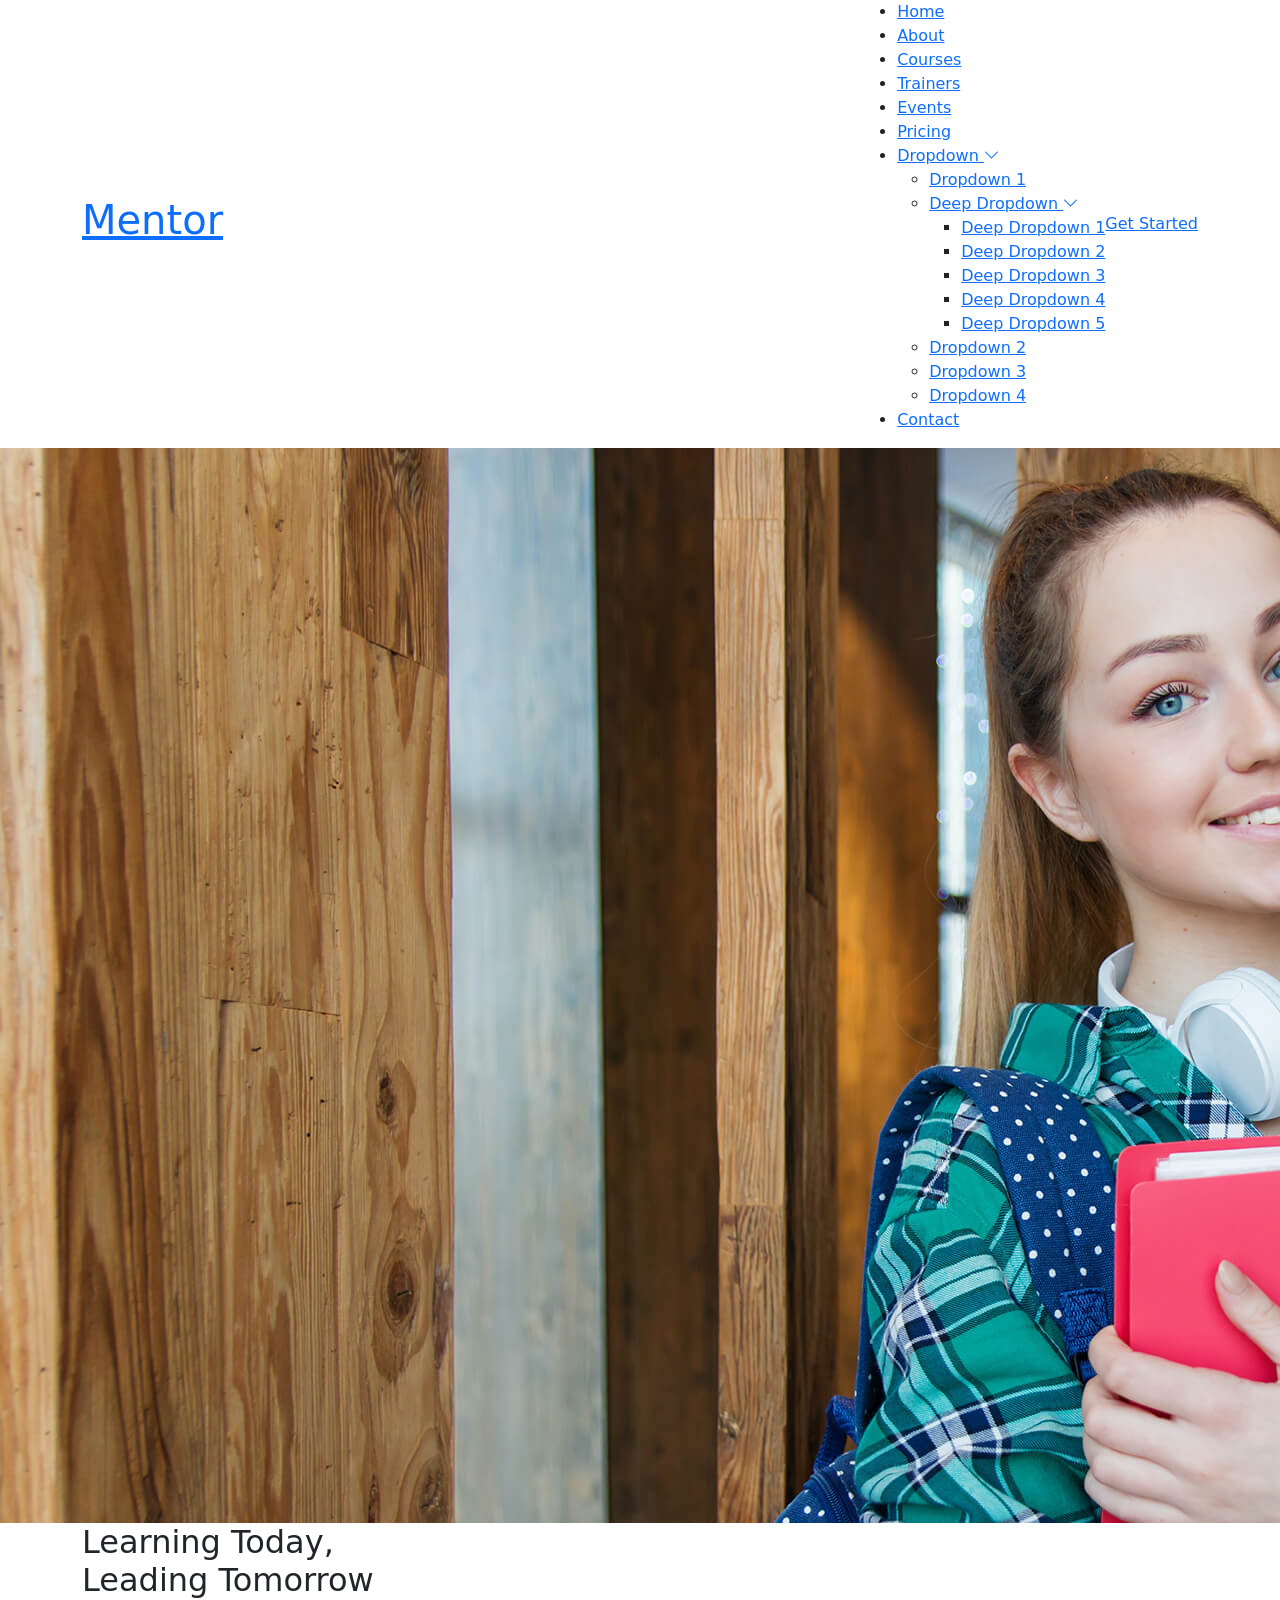
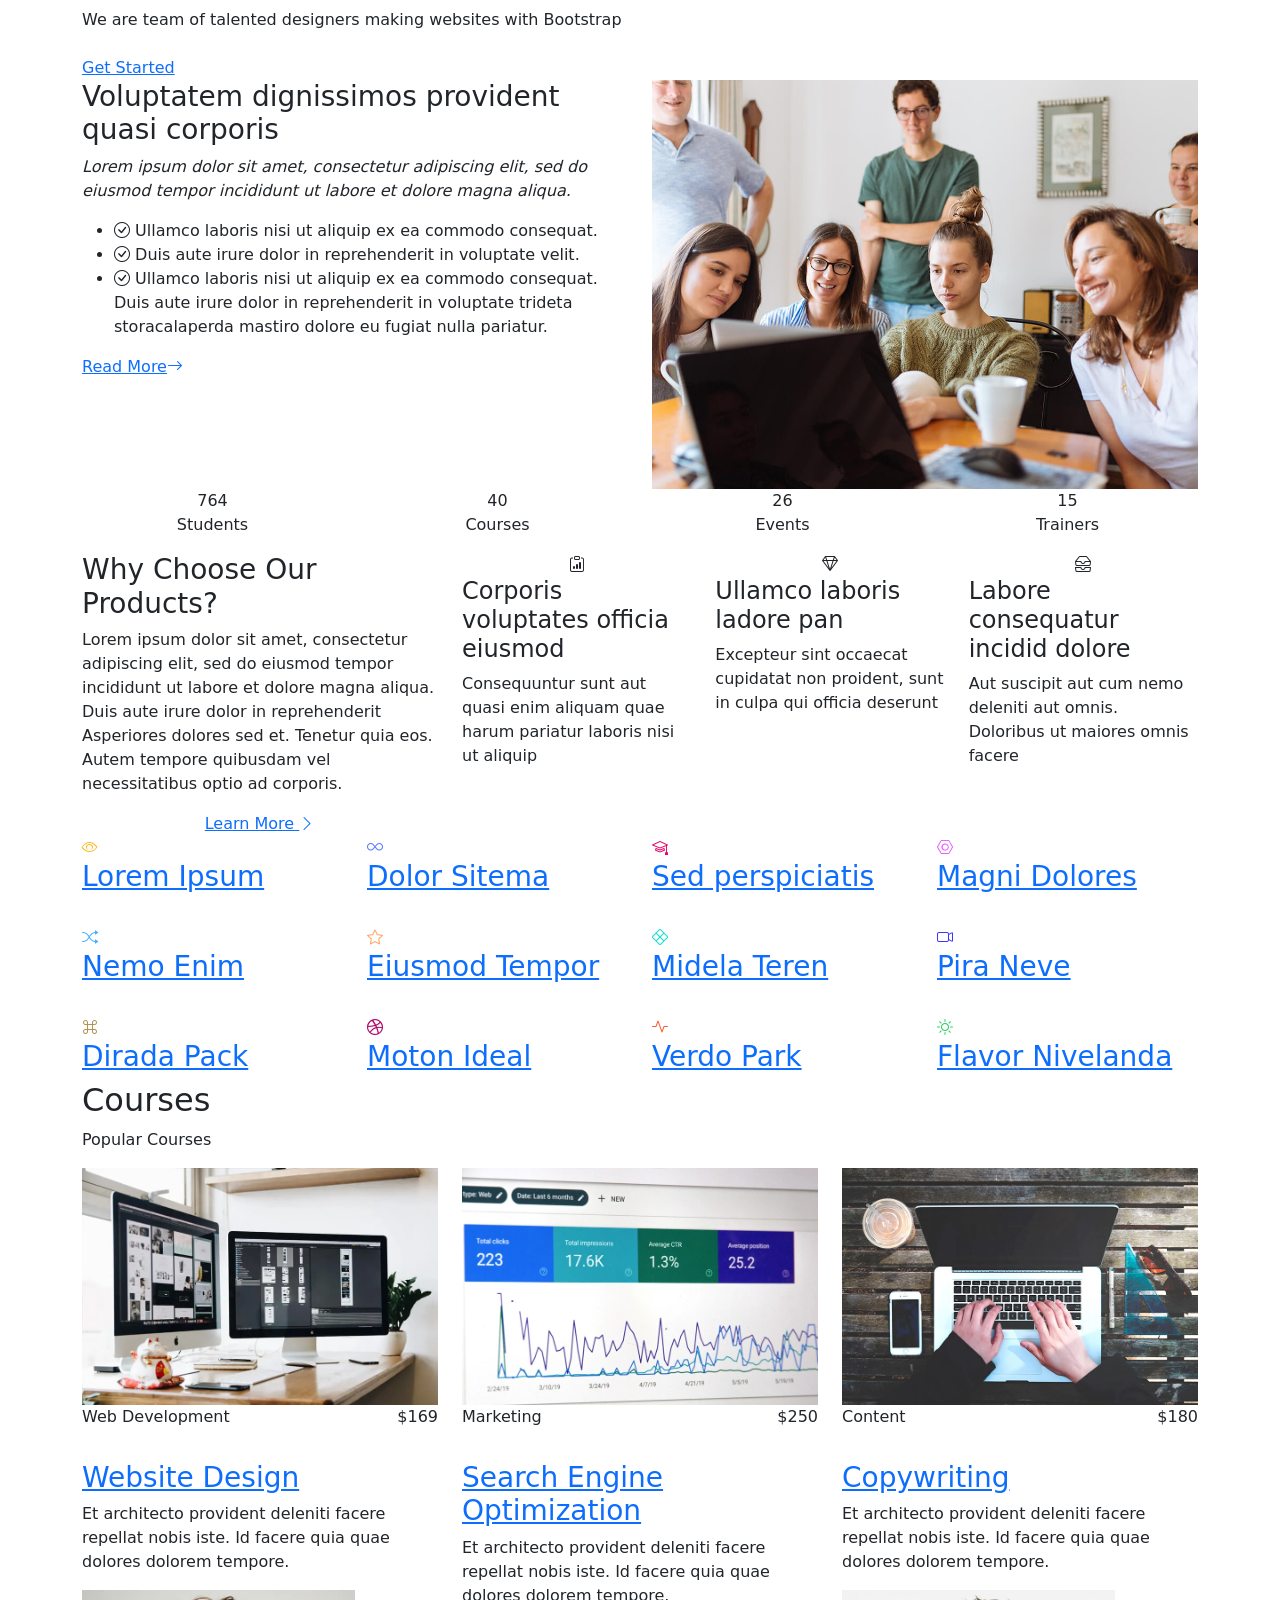
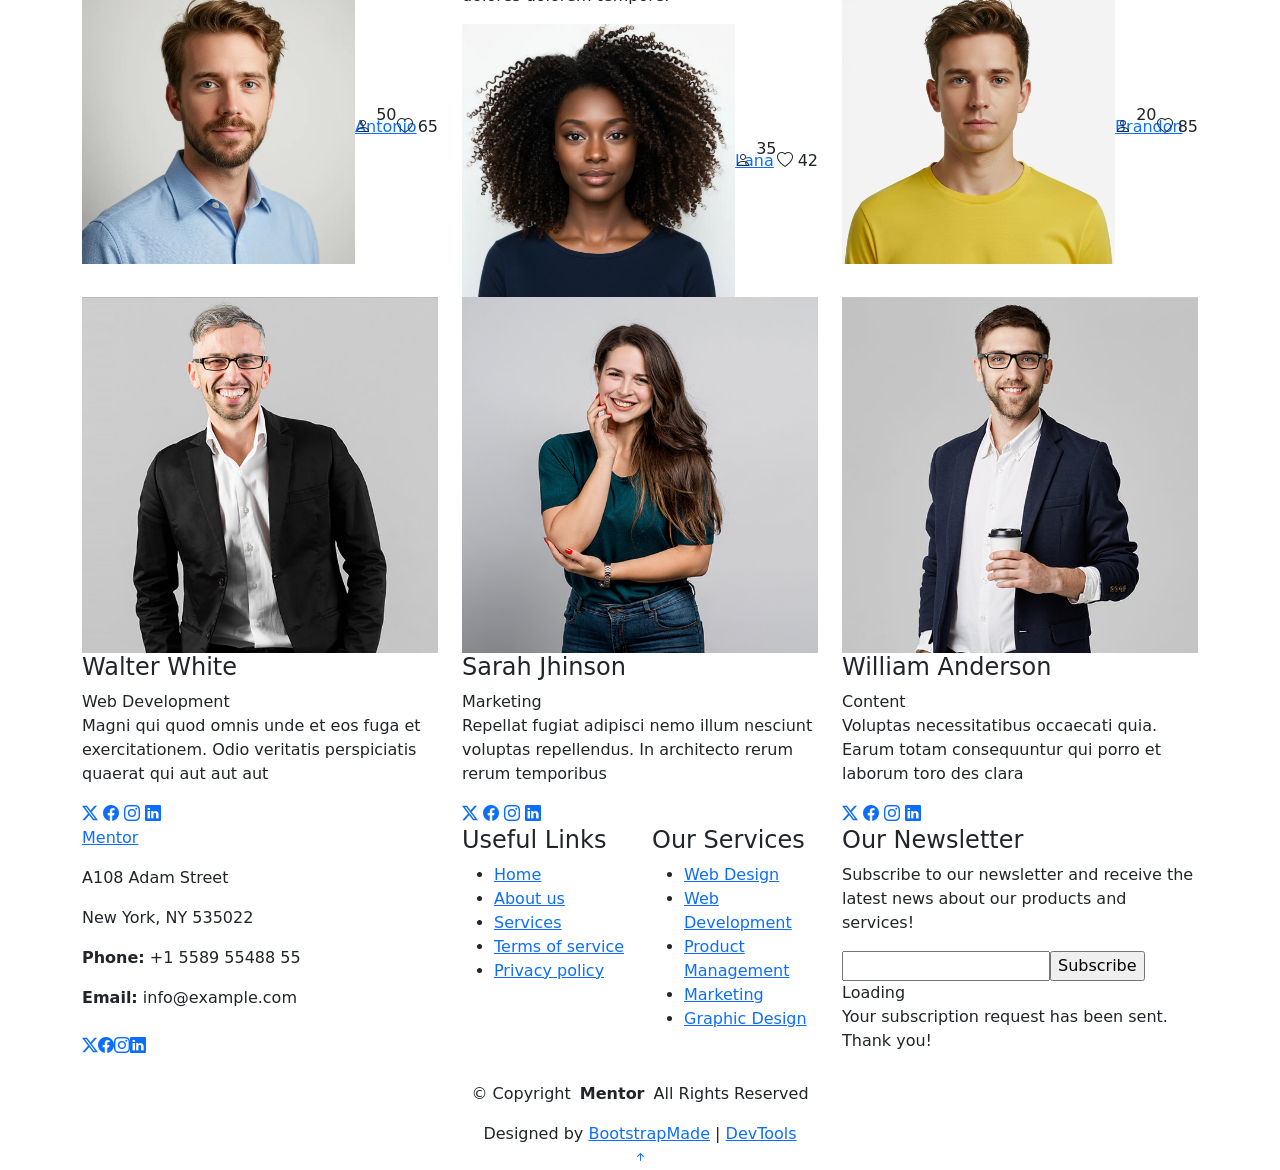
==== index.html @ e8a33dab "push to github" ====
<!DOCTYPE html>
<html lang="en">

<head>
  <meta charset="utf-8">
  <meta content="width=device-width, initial-scale=1.0" name="viewport">
  <title>Index - Mentor Bootstrap Template</title>
  <meta name="description" content="">
  <meta name="keywords" content="">

  <!-- Favicons -->
  <link href="assets/img/favicon.png" rel="icon">
  <link href="assets/img/apple-touch-icon.png" rel="apple-touch-icon">

  <!-- Fonts -->
  <link href="https://fonts.googleapis.com" rel="preconnect">
  <link href="https://fonts.gstatic.com" rel="preconnect" crossorigin>
  <link href="https://fonts.googleapis.com/css2?family=Open+Sans:ital,wght@0,300;0,400;0,500;0,600;0,700;0,800;1,300;1,400;1,500;1,600;1,700;1,800&family=Poppins:ital,wght@0,100;0,200;0,300;0,400;0,500;0,600;0,700;0,800;0,900;1,100;1,200;1,300;1,400;1,500;1,600;1,700;1,800;1,900&family=Raleway:ital,wght@0,100;0,200;0,300;0,400;0,500;0,600;0,700;0,800;0,900;1,100;1,200;1,300;1,400;1,500;1,600;1,700;1,800;1,900&display=swap" rel="stylesheet">

  <!-- Vendor CSS Files -->
  <link href="assets/vendor/bootstrap/css/bootstrap.min.css" rel="stylesheet">
  <link href="assets/vendor/bootstrap-icons/bootstrap-icons.css" rel="stylesheet">
  <link href="assets/vendor/aos/aos.css" rel="stylesheet">
  <link href="assets/vendor/glightbox/css/glightbox.min.css" rel="stylesheet">
  <link href="assets/vendor/swiper/swiper-bundle.min.css" rel="stylesheet">

  <!-- Main CSS File -->
  <link href="assets/css/main.css" rel="stylesheet">

  <!-- =======================================================
  * Template Name: Mentor
  * Template URL: https://bootstrapmade.com/mentor-free-education-bootstrap-theme/
  * Updated: Jul 07 2025 with Bootstrap v5.3.7
  * Author: BootstrapMade.com
  * License: https://bootstrapmade.com/license/
  ======================================================== -->
</head>

<body class="index-page">

  <header id="header" class="header d-flex align-items-center sticky-top">
    <div class="container-fluid container-xl position-relative d-flex align-items-center">

      <a href="index.html" class="logo d-flex align-items-center me-auto">
        <!-- Uncomment the line below if you also wish to use an image logo -->
        <!-- <img src="assets/img/logo.webp" alt=""> -->
        <h1 class="sitename">Mentor</h1>
      </a>

      <nav id="navmenu" class="navmenu">
        <ul>
          <li><a href="index.html" class="active">Home<br></a></li>
          <li><a href="about.html">About</a></li>
          <li><a href="courses.html">Courses</a></li>
          <li><a href="trainers.html">Trainers</a></li>
          <li><a href="events.html">Events</a></li>
          <li><a href="pricing.html">Pricing</a></li>
          <li class="dropdown"><a href="#"><span>Dropdown</span> <i class="bi bi-chevron-down toggle-dropdown"></i></a>
            <ul>
              <li><a href="#">Dropdown 1</a></li>
              <li class="dropdown"><a href="#"><span>Deep Dropdown</span> <i class="bi bi-chevron-down toggle-dropdown"></i></a>
                <ul>
                  <li><a href="#">Deep Dropdown 1</a></li>
                  <li><a href="#">Deep Dropdown 2</a></li>
                  <li><a href="#">Deep Dropdown 3</a></li>
                  <li><a href="#">Deep Dropdown 4</a></li>
                  <li><a href="#">Deep Dropdown 5</a></li>
                </ul>
              </li>
              <li><a href="#">Dropdown 2</a></li>
              <li><a href="#">Dropdown 3</a></li>
              <li><a href="#">Dropdown 4</a></li>
            </ul>
          </li>
          <li><a href="contact.html">Contact</a></li>
        </ul>
        <i class="mobile-nav-toggle d-xl-none bi bi-list"></i>
      </nav>

      <a class="btn-getstarted" href="courses.html">Get Started</a>

    </div>
  </header>

  <main class="main">

    <!-- Hero Section -->
    <section id="hero" class="hero section dark-background">

      <img src="assets/img/hero-bg.jpg" alt="" data-aos="fade-in">

      <div class="container">
        <h2 data-aos="fade-up" data-aos-delay="100">Learning Today,<br>Leading Tomorrow</h2>
        <p data-aos="fade-up" data-aos-delay="200">We are team of talented designers making websites with Bootstrap</p>
        <div class="d-flex mt-4" data-aos="fade-up" data-aos-delay="300">
          <a href="courses.html" class="btn-get-started">Get Started</a>
        </div>
      </div>

    </section><!-- /Hero Section -->

    <!-- About Section -->
    <section id="about" class="about section">

      <div class="container">

        <div class="row gy-4">

          <div class="col-lg-6 order-1 order-lg-2" data-aos="fade-up" data-aos-delay="100">
            <img src="assets/img/about.jpg" class="img-fluid" alt="">
          </div>

          <div class="col-lg-6 order-2 order-lg-1 content" data-aos="fade-up" data-aos-delay="200">
            <h3>Voluptatem dignissimos provident quasi corporis</h3>
            <p class="fst-italic">
              Lorem ipsum dolor sit amet, consectetur adipiscing elit, sed do eiusmod tempor incididunt ut labore et dolore
              magna aliqua.
            </p>
            <ul>
              <li><i class="bi bi-check-circle"></i> <span>Ullamco laboris nisi ut aliquip ex ea commodo consequat.</span></li>
              <li><i class="bi bi-check-circle"></i> <span>Duis aute irure dolor in reprehenderit in voluptate velit.</span></li>
              <li><i class="bi bi-check-circle"></i> <span>Ullamco laboris nisi ut aliquip ex ea commodo consequat. Duis aute irure dolor in reprehenderit in voluptate trideta storacalaperda mastiro dolore eu fugiat nulla pariatur.</span></li>
            </ul>
            <a href="#" class="read-more"><span>Read More</span><i class="bi bi-arrow-right"></i></a>
          </div>

        </div>

      </div>

    </section><!-- /About Section -->

    <!-- Counts Section -->
    <section id="counts" class="section counts light-background">

      <div class="container" data-aos="fade-up" data-aos-delay="100">

        <div class="row gy-4">

          <div class="col-lg-3 col-md-6">
            <div class="stats-item text-center w-100 h-100">
              <span data-purecounter-start="0" data-purecounter-end="1232" data-purecounter-duration="1" class="purecounter"></span>
              <p>Students</p>
            </div>
          </div><!-- End Stats Item -->

          <div class="col-lg-3 col-md-6">
            <div class="stats-item text-center w-100 h-100">
              <span data-purecounter-start="0" data-purecounter-end="64" data-purecounter-duration="1" class="purecounter"></span>
              <p>Courses</p>
            </div>
          </div><!-- End Stats Item -->

          <div class="col-lg-3 col-md-6">
            <div class="stats-item text-center w-100 h-100">
              <span data-purecounter-start="0" data-purecounter-end="42" data-purecounter-duration="1" class="purecounter"></span>
              <p>Events</p>
            </div>
          </div><!-- End Stats Item -->

          <div class="col-lg-3 col-md-6">
            <div class="stats-item text-center w-100 h-100">
              <span data-purecounter-start="0" data-purecounter-end="24" data-purecounter-duration="1" class="purecounter"></span>
              <p>Trainers</p>
            </div>
          </div><!-- End Stats Item -->

        </div>

      </div>

    </section><!-- /Counts Section -->

    <!-- Why Us Section -->
    <section id="why-us" class="section why-us">

      <div class="container">

        <div class="row gy-4">

          <div class="col-lg-4" data-aos="fade-up" data-aos-delay="100">
            <div class="why-box">
              <h3>Why Choose Our Products?</h3>
              <p>
                Lorem ipsum dolor sit amet, consectetur adipiscing elit, sed do eiusmod tempor incididunt ut labore et dolore magna aliqua. Duis aute irure dolor in reprehenderit
                Asperiores dolores sed et. Tenetur quia eos. Autem tempore quibusdam vel necessitatibus optio ad corporis.
              </p>
              <div class="text-center">
                <a href="#" class="more-btn"><span>Learn More</span> <i class="bi bi-chevron-right"></i></a>
              </div>
            </div>
          </div><!-- End Why Box -->

          <div class="col-lg-8 d-flex align-items-stretch">
            <div class="row gy-4" data-aos="fade-up" data-aos-delay="200">

              <div class="col-xl-4">
                <div class="icon-box d-flex flex-column justify-content-center align-items-center">
                  <i class="bi bi-clipboard-data"></i>
                  <h4>Corporis voluptates officia eiusmod</h4>
                  <p>Consequuntur sunt aut quasi enim aliquam quae harum pariatur laboris nisi ut aliquip</p>
                </div>
              </div><!-- End Icon Box -->

              <div class="col-xl-4" data-aos="fade-up" data-aos-delay="300">
                <div class="icon-box d-flex flex-column justify-content-center align-items-center">
                  <i class="bi bi-gem"></i>
                  <h4>Ullamco laboris ladore pan</h4>
                  <p>Excepteur sint occaecat cupidatat non proident, sunt in culpa qui officia deserunt</p>
                </div>
              </div><!-- End Icon Box -->

              <div class="col-xl-4" data-aos="fade-up" data-aos-delay="400">
                <div class="icon-box d-flex flex-column justify-content-center align-items-center">
                  <i class="bi bi-inboxes"></i>
                  <h4>Labore consequatur incidid dolore</h4>
                  <p>Aut suscipit aut cum nemo deleniti aut omnis. Doloribus ut maiores omnis facere</p>
                </div>
              </div><!-- End Icon Box -->

            </div>
          </div>

        </div>

      </div>

    </section><!-- /Why Us Section -->

    <!-- Features Section -->
    <section id="features" class="features section">

      <div class="container">

        <div class="row gy-4">

          <div class="col-lg-3 col-md-4" data-aos="fade-up" data-aos-delay="100">
            <div class="features-item">
              <i class="bi bi-eye" style="color: #ffbb2c;"></i>
              <h3><a href="" class="stretched-link">Lorem Ipsum</a></h3>
            </div>
          </div><!-- End Feature Item -->

          <div class="col-lg-3 col-md-4" data-aos="fade-up" data-aos-delay="200">
            <div class="features-item">
              <i class="bi bi-infinity" style="color: #5578ff;"></i>
              <h3><a href="" class="stretched-link">Dolor Sitema</a></h3>
            </div>
          </div><!-- End Feature Item -->

          <div class="col-lg-3 col-md-4" data-aos="fade-up" data-aos-delay="300">
            <div class="features-item">
              <i class="bi bi-mortarboard" style="color: #e80368;"></i>
              <h3><a href="" class="stretched-link">Sed perspiciatis</a></h3>
            </div>
          </div><!-- End Feature Item -->

          <div class="col-lg-3 col-md-4" data-aos="fade-up" data-aos-delay="400">
            <div class="features-item">
              <i class="bi bi-nut" style="color: #e361ff;"></i>
              <h3><a href="" class="stretched-link">Magni Dolores</a></h3>
            </div>
          </div><!-- End Feature Item -->

          <div class="col-lg-3 col-md-4" data-aos="fade-up" data-aos-delay="500">
            <div class="features-item">
              <i class="bi bi-shuffle" style="color: #47aeff;"></i>
              <h3><a href="" class="stretched-link">Nemo Enim</a></h3>
            </div>
          </div><!-- End Feature Item -->

          <div class="col-lg-3 col-md-4" data-aos="fade-up" data-aos-delay="600">
            <div class="features-item">
              <i class="bi bi-star" style="color: #ffa76e;"></i>
              <h3><a href="" class="stretched-link">Eiusmod Tempor</a></h3>
            </div>
          </div><!-- End Feature Item -->

          <div class="col-lg-3 col-md-4" data-aos="fade-up" data-aos-delay="700">
            <div class="features-item">
              <i class="bi bi-x-diamond" style="color: #11dbcf;"></i>
              <h3><a href="" class="stretched-link">Midela Teren</a></h3>
            </div>
          </div><!-- End Feature Item -->

          <div class="col-lg-3 col-md-4" data-aos="fade-up" data-aos-delay="800">
            <div class="features-item">
              <i class="bi bi-camera-video" style="color: #4233ff;"></i>
              <h3><a href="" class="stretched-link">Pira Neve</a></h3>
            </div>
          </div><!-- End Feature Item -->

          <div class="col-lg-3 col-md-4" data-aos="fade-up" data-aos-delay="900">
            <div class="features-item">
              <i class="bi bi-command" style="color: #b2904f;"></i>
              <h3><a href="" class="stretched-link">Dirada Pack</a></h3>
            </div>
          </div><!-- End Feature Item -->

          <div class="col-lg-3 col-md-4" data-aos="fade-up" data-aos-delay="1000">
            <div class="features-item">
              <i class="bi bi-dribbble" style="color: #b20969;"></i>
              <h3><a href="" class="stretched-link">Moton Ideal</a></h3>
            </div>
          </div><!-- End Feature Item -->

          <div class="col-lg-3 col-md-4" data-aos="fade-up" data-aos-delay="1100">
            <div class="features-item">
              <i class="bi bi-activity" style="color: #ff5828;"></i>
              <h3><a href="" class="stretched-link">Verdo Park</a></h3>
            </div>
          </div><!-- End Feature Item -->

          <div class="col-lg-3 col-md-4" data-aos="fade-up" data-aos-delay="1200">
            <div class="features-item">
              <i class="bi bi-brightness-high" style="color: #29cc61;"></i>
              <h3><a href="" class="stretched-link">Flavor Nivelanda</a></h3>
            </div>
          </div><!-- End Feature Item -->

        </div>

      </div>

    </section><!-- /Features Section -->

    <!-- Courses Section -->
    <section id="courses" class="courses section">

      <!-- Section Title -->
      <div class="container section-title" data-aos="fade-up">
        <h2>Courses</h2>
        <p>Popular Courses</p>
      </div><!-- End Section Title -->

      <div class="container">

        <div class="row">

          <div class="col-lg-4 col-md-6 d-flex align-items-stretch" data-aos="zoom-in" data-aos-delay="100">
            <div class="course-item">
              <img src="assets/img/course/course-1.webp" class="img-fluid" alt="...">
              <div class="course-content">
                <div class="d-flex justify-content-between align-items-center mb-3">
                  <p class="category">Web Development</p>
                  <p class="price">$169</p>
                </div>

                <h3><a href="course-details.html">Website Design</a></h3>
                <p class="description">Et architecto provident deleniti facere repellat nobis iste. Id facere quia quae dolores dolorem tempore.</p>
                <div class="trainer d-flex justify-content-between align-items-center">
                  <div class="trainer-profile d-flex align-items-center">
                    <img src="assets/img/person/person-m-7.webp" class="img-fluid" alt="">
                    <a href="" class="trainer-link">Antonio</a>
                  </div>
                  <div class="trainer-rank d-flex align-items-center">
                    <i class="bi bi-person user-icon"></i>&nbsp;50
                    &nbsp;&nbsp;
                    <i class="bi bi-heart heart-icon"></i>&nbsp;65
                  </div>
                </div>
              </div>
            </div>
          </div> <!-- End Course Item-->

          <div class="col-lg-4 col-md-6 d-flex align-items-stretch mt-4 mt-md-0" data-aos="zoom-in" data-aos-delay="200">
            <div class="course-item">
              <img src="assets/img/course/course-2.webp" class="img-fluid" alt="...">
              <div class="course-content">
                <div class="d-flex justify-content-between align-items-center mb-3">
                  <p class="category">Marketing</p>
                  <p class="price">$250</p>
                </div>

                <h3><a href="course-details.html">Search Engine Optimization</a></h3>
                <p class="description">Et architecto provident deleniti facere repellat nobis iste. Id facere quia quae dolores dolorem tempore.</p>
                <div class="trainer d-flex justify-content-between align-items-center">
                  <div class="trainer-profile d-flex align-items-center">
                    <img src="assets/img/person/person-f-14.webp" class="img-fluid" alt="">
                    <a href="" class="trainer-link">Lana</a>
                  </div>
                  <div class="trainer-rank d-flex align-items-center">
                    <i class="bi bi-person user-icon"></i>&nbsp;35
                    &nbsp;&nbsp;
                    <i class="bi bi-heart heart-icon"></i>&nbsp;42
                  </div>
                </div>
              </div>
            </div>
          </div> <!-- End Course Item-->

          <div class="col-lg-4 col-md-6 d-flex align-items-stretch mt-4 mt-lg-0" data-aos="zoom-in" data-aos-delay="300">
            <div class="course-item">
              <img src="assets/img/course/course-3.webp" class="img-fluid" alt="...">
              <div class="course-content">
                <div class="d-flex justify-content-between align-items-center mb-3">
                  <p class="category">Content</p>
                  <p class="price">$180</p>
                </div>

                <h3><a href="course-details.html">Copywriting</a></h3>
                <p class="description">Et architecto provident deleniti facere repellat nobis iste. Id facere quia quae dolores dolorem tempore.</p>
                <div class="trainer d-flex justify-content-between align-items-center">
                  <div class="trainer-profile d-flex align-items-center">
                    <img src="assets/img/person/person-m-12.webp" class="img-fluid" alt="">
                    <a href="" class="trainer-link">Brandon</a>
                  </div>
                  <div class="trainer-rank d-flex align-items-center">
                    <i class="bi bi-person user-icon"></i>&nbsp;20
                    &nbsp;&nbsp;
                    <i class="bi bi-heart heart-icon"></i>&nbsp;85
                  </div>
                </div>
              </div>
            </div>
          </div> <!-- End Course Item-->

        </div>

      </div>

    </section><!-- /Courses Section -->

    <!-- Trainers Index Section -->
    <section id="trainers-index" class="section trainers-index">

      <div class="container">

        <div class="row">

          <div class="col-lg-4 col-md-6 d-flex" data-aos="fade-up" data-aos-delay="100">
            <div class="member">
              <img src="assets/img/trainers/trainer-1.jpg" class="img-fluid" alt="">
              <div class="member-content">
                <h4>Walter White</h4>
                <span>Web Development</span>
                <p>
                  Magni qui quod omnis unde et eos fuga et exercitationem. Odio veritatis perspiciatis quaerat qui aut aut aut
                </p>
                <div class="social">
                  <a href=""><i class="bi bi-twitter-x"></i></a>
                  <a href=""><i class="bi bi-facebook"></i></a>
                  <a href=""><i class="bi bi-instagram"></i></a>
                  <a href=""><i class="bi bi-linkedin"></i></a>
                </div>
              </div>
            </div>
          </div><!-- End Team Member -->

          <div class="col-lg-4 col-md-6 d-flex" data-aos="fade-up" data-aos-delay="200">
            <div class="member">
              <img src="assets/img/trainers/trainer-2.jpg" class="img-fluid" alt="">
              <div class="member-content">
                <h4>Sarah Jhinson</h4>
                <span>Marketing</span>
                <p>
                  Repellat fugiat adipisci nemo illum nesciunt voluptas repellendus. In architecto rerum rerum temporibus
                </p>
                <div class="social">
                  <a href=""><i class="bi bi-twitter-x"></i></a>
                  <a href=""><i class="bi bi-facebook"></i></a>
                  <a href=""><i class="bi bi-instagram"></i></a>
                  <a href=""><i class="bi bi-linkedin"></i></a>
                </div>
              </div>
            </div>
          </div><!-- End Team Member -->

          <div class="col-lg-4 col-md-6 d-flex" data-aos="fade-up" data-aos-delay="300">
            <div class="member">
              <img src="assets/img/trainers/trainer-3.jpg" class="img-fluid" alt="">
              <div class="member-content">
                <h4>William Anderson</h4>
                <span>Content</span>
                <p>
                  Voluptas necessitatibus occaecati quia. Earum totam consequuntur qui porro et laborum toro des clara
                </p>
                <div class="social">
                  <a href=""><i class="bi bi-twitter-x"></i></a>
                  <a href=""><i class="bi bi-facebook"></i></a>
                  <a href=""><i class="bi bi-instagram"></i></a>
                  <a href=""><i class="bi bi-linkedin"></i></a>
                </div>
              </div>
            </div>
          </div><!-- End Team Member -->

        </div>

      </div>

    </section><!-- /Trainers Index Section -->

  </main>

  <footer id="footer" class="footer position-relative light-background">

    <div class="container footer-top">
      <div class="row gy-4">
        <div class="col-lg-4 col-md-6 footer-about">
          <a href="index.html" class="logo d-flex align-items-center">
            <span class="sitename">Mentor</span>
          </a>
          <div class="footer-contact pt-3">
            <p>A108 Adam Street</p>
            <p>New York, NY 535022</p>
            <p class="mt-3"><strong>Phone:</strong> <span>+1 5589 55488 55</span></p>
            <p><strong>Email:</strong> <span>info@example.com</span></p>
          </div>
          <div class="social-links d-flex mt-4">
            <a href=""><i class="bi bi-twitter-x"></i></a>
            <a href=""><i class="bi bi-facebook"></i></a>
            <a href=""><i class="bi bi-instagram"></i></a>
            <a href=""><i class="bi bi-linkedin"></i></a>
          </div>
        </div>

        <div class="col-lg-2 col-md-3 footer-links">
          <h4>Useful Links</h4>
          <ul>
            <li><a href="#">Home</a></li>
            <li><a href="#">About us</a></li>
            <li><a href="#">Services</a></li>
            <li><a href="#">Terms of service</a></li>
            <li><a href="#">Privacy policy</a></li>
          </ul>
        </div>

        <div class="col-lg-2 col-md-3 footer-links">
          <h4>Our Services</h4>
          <ul>
            <li><a href="#">Web Design</a></li>
            <li><a href="#">Web Development</a></li>
            <li><a href="#">Product Management</a></li>
            <li><a href="#">Marketing</a></li>
            <li><a href="#">Graphic Design</a></li>
          </ul>
        </div>

        <div class="col-lg-4 col-md-12 footer-newsletter">
          <h4>Our Newsletter</h4>
          <p>Subscribe to our newsletter and receive the latest news about our products and services!</p>
          <form action="#" method="post" class="email-form">
            <div class="newsletter-form"><input type="email" name="email"><input type="submit" value="Subscribe"></div>
            <div class="loading">Loading</div>
            <div class="error-message"></div>
            <div class="sent-message">Your subscription request has been sent. Thank you!</div>
          </form>
        </div>

      </div>
    </div>

    <div class="container copyright text-center mt-4">
      <p>© <span>Copyright</span> <strong class="px-1 sitename">Mentor</strong> <span>All Rights Reserved</span></p>
      <div class="credits">
        <!-- All the links in the footer should remain intact. -->
        <!-- You can delete the links only if you've purchased the pro version. -->
        <!-- Licensing information: https://bootstrapmade.com/license/ -->
        Designed by <a href="https://bootstrapmade.com/">BootstrapMade</a> | <a href="https://bootstrapmade.com/tools/">DevTools</a>
      </div>
    </div>

  </footer>

  <!-- Scroll Top -->
  <a href="#" id="scroll-top" class="scroll-top d-flex align-items-center justify-content-center"><i class="bi bi-arrow-up-short"></i></a>

  <!-- Preloader -->
  <div id="preloader"></div>

  <!-- Vendor JS Files -->
  <script src="assets/vendor/bootstrap/js/bootstrap.bundle.min.js"></script>
  <script src="assets/vendor/aos/aos.js"></script>
  <script src="assets/vendor/glightbox/js/glightbox.min.js"></script>
  <script src="assets/vendor/purecounter/purecounter_vanilla.js"></script>
  <script src="assets/vendor/swiper/swiper-bundle.min.js"></script>

  <!-- Main JS File -->
  <script src="assets/js/main.js"></script>

</body>

</html>
---- assets/css/main.css ----
/**
* Template Name: Mentor
* Template URL: https://bootstrapmade.com/mentor-free-education-bootstrap-theme/
* Updated: Jul 07 2025 with Bootstrap v5.3.7
* Author: BootstrapMade.com
* License: https://bootstrapmade.com/license/
*/

/*--------------------------------------------------------------
# Font & Color Variables
# Help: https://bootstrapmade.com/color-system/
--------------------------------------------------------------*/
/* Fonts */
:root {
  --default-font: "Open Sans",  system-ui, -apple-system, "Segoe UI", Roboto, "Helvetica Neue", Arial, "Noto Sans", "Liberation Sans", sans-serif, "Apple Color Emoji", "Segoe UI Emoji", "Segoe UI Symbol", "Noto Color Emoji";
  --heading-font: "Raleway",  sans-serif;
  --nav-font: "Poppins",  sans-serif;
}

/* Global Colors - The following color variables are used throughout the website. Updating them here will change the color scheme of the entire website */
:root { 
  --background-color: #ffffff; /* Background color for the entire website, including individual sections */
  --default-color: #444444; /* Default color used for the majority of the text content across the entire website */
  --heading-color: #37423b; /* Color for headings, subheadings and title throughout the website */
  --accent-color: #5fcf80; /* Accent color that represents your brand on the website. It's used for buttons, links, and other elements that need to stand out */
  --surface-color: #ffffff; /* The surface color is used as a background of boxed elements within sections, such as cards, icon boxes, or other elements that require a visual separation from the global background. */
  --contrast-color: #ffffff; /* Contrast color for text, ensuring readability against backgrounds of accent, heading, or default colors. */
}

/* Nav Menu Colors - The following color variables are used specifically for the navigation menu. They are separate from the global colors to allow for more customization options */
:root {
  --nav-color: #272828;  /* The default color of the main navmenu links */
  --nav-hover-color: #5fcf80; /* Applied to main navmenu links when they are hovered over or active */
  --nav-mobile-background-color: #ffffff; /* Used as the background color for mobile navigation menu */
  --nav-dropdown-background-color: #ffffff; /* Used as the background color for dropdown items that appear when hovering over primary navigation items */
  --nav-dropdown-color: #272828; /* Used for navigation links of the dropdown items in the navigation menu. */
  --nav-dropdown-hover-color: #5fcf80; /* Similar to --nav-hover-color, this color is applied to dropdown navigation links when they are hovered over. */
}

/* Color Presets - These classes override global colors when applied to any section or element, providing reuse of the sam color scheme. */

.light-background {
  --background-color: #f9f9f9;
  --surface-color: #ffffff;
}

.dark-background {
  --background-color: #060606;
  --default-color: #ffffff;
  --heading-color: #ffffff;
  --surface-color: #252525;
  --contrast-color: #ffffff;
}

/* Smooth scroll */
:root {
  scroll-behavior: smooth;
}

/*--------------------------------------------------------------
# General Styling & Shared Classes
--------------------------------------------------------------*/
body {
  color: var(--default-color);
  background-color: var(--background-color);
  font-family: var(--default-font);
}

a {
  color: var(--accent-color);
  text-decoration: none;
  transition: 0.3s;
}

a:hover {
  color: color-mix(in srgb, var(--accent-color), transparent 25%);
  text-decoration: none;
}

h1,
h2,
h3,
h4,
h5,
h6 {
  color: var(--heading-color);
  font-family: var(--heading-font);
}

/* Email Form Messages
------------------------------*/
.email-form .error-message {
  display: none;
  background: #df1529;
  color: #ffffff;
  text-align: left;
  padding: 15px;
  margin-bottom: 24px;
  font-weight: 600;
}

.email-form .sent-message {
  display: none;
  color: #ffffff;
  background: #059652;
  text-align: center;
  padding: 15px;
  margin-bottom: 24px;
  font-weight: 600;
}

.email-form .loading {
  display: none;
  background: var(--surface-color);
  text-align: center;
  padding: 15px;
  margin-bottom: 24px;
}

.email-form .loading:before {
  content: "";
  display: inline-block;
  border-radius: 50%;
  width: 24px;
  height: 24px;
  margin: 0 10px -6px 0;
  border: 3px solid var(--accent-color);
  border-top-color: var(--surface-color);
  animation: email-form-loading 1s linear infinite;
}

@keyframes email-form-loading {
  0% {
    transform: rotate(0deg);
  }

  100% {
    transform: rotate(360deg);
  }
}

/* Pulsating Play Button
------------------------------*/
.pulsating-play-btn {
  width: 94px;
  height: 94px;
  background: radial-gradient(var(--accent-color) 50%, color-mix(in srgb, var(--accent-color), transparent 75%) 52%);
  border-radius: 50%;
  display: block;
  position: relative;
  overflow: hidden;
}

.pulsating-play-btn:before {
  content: "";
  position: absolute;
  width: 120px;
  height: 120px;
  animation-delay: 0s;
  animation: pulsate-play-btn 2s;
  animation-direction: forwards;
  animation-iteration-count: infinite;
  animation-timing-function: steps;
  opacity: 1;
  border-radius: 50%;
  border: 5px solid color-mix(in srgb, var(--accent-color), transparent 30%);
  top: -15%;
  left: -15%;
  background: rgba(198, 16, 0, 0);
}

.pulsating-play-btn:after {
  content: "";
  position: absolute;
  left: 50%;
  top: 50%;
  transform: translateX(-40%) translateY(-50%);
  width: 0;
  height: 0;
  border-top: 10px solid transparent;
  border-bottom: 10px solid transparent;
  border-left: 15px solid #fff;
  z-index: 100;
  transition: all 400ms cubic-bezier(0.55, 0.055, 0.675, 0.19);
}

.pulsating-play-btn:hover:before {
  content: "";
  position: absolute;
  left: 50%;
  top: 50%;
  transform: translateX(-40%) translateY(-50%);
  width: 0;
  height: 0;
  border: none;
  border-top: 10px solid transparent;
  border-bottom: 10px solid transparent;
  border-left: 15px solid #fff;
  z-index: 200;
  animation: none;
  border-radius: 0;
}

.pulsating-play-btn:hover:after {
  border-left: 15px solid var(--accent-color);
  transform: scale(20);
}

@keyframes pulsate-play-btn {
  0% {
    transform: scale(0.6, 0.6);
    opacity: 1;
  }

  100% {
    transform: scale(1, 1);
    opacity: 0;
  }
}

/*--------------------------------------------------------------
# Global Header
--------------------------------------------------------------*/
.header {
  color: var(--default-color);
  background-color: var(--background-color);
  padding: 15px 0;
  transition: all 0.5s;
  z-index: 997;
}

.header .logo {
  line-height: 1;
}

.header .logo img {
  max-height: 36px;
  margin-right: 8px;
}

.header .logo h1 {
  font-weight: 700;
  font-size: 30px;
  margin: 0;
  letter-spacing: 1px;
  text-transform: uppercase;
  color: var(--accent-color);
}

.header .btn-getstarted,
.header .btn-getstarted:focus {
  color: var(--contrast-color);
  background: var(--accent-color);
  font-size: 14px;
  padding: 8px 25px;
  margin: 0 0 0 30px;
  border-radius: 50px;
  transition: 0.3s;
}

.header .btn-getstarted:hover,
.header .btn-getstarted:focus:hover {
  color: var(--contrast-color);
  background: color-mix(in srgb, var(--accent-color), transparent 15%);
}

@media (max-width: 1200px) {
  .header .logo {
    order: 1;
  }

  .header .btn-getstarted {
    order: 2;
    margin: 0 15px 0 0;
    padding: 6px 15px;
  }

  .header .navmenu {
    order: 3;
  }
}

.scrolled .header {
  box-shadow: 0px 0 18px rgba(0, 0, 0, 0.1);
}

/*--------------------------------------------------------------
# Navigation Menu
--------------------------------------------------------------*/
/* Navmenu - Desktop */
@media (min-width: 1200px) {
  .navmenu {
    padding: 0;
  }

  .navmenu ul {
    margin: 0;
    padding: 0;
    display: flex;
    list-style: none;
    align-items: center;
  }

  .navmenu li {
    position: relative;
  }

  .navmenu a,
  .navmenu a:focus {
    color: var(--nav-color);
    padding: 18px 15px;
    font-size: 16px;
    font-family: var(--nav-font);
    font-weight: 400;
    display: flex;
    align-items: center;
    justify-content: space-between;
    white-space: nowrap;
    transition: 0.3s;
  }

  .navmenu a i,
  .navmenu a:focus i {
    font-size: 12px;
    line-height: 0;
    margin-left: 5px;
    transition: 0.3s;
  }

  .navmenu li:last-child a {
    padding-right: 0;
  }

  .navmenu li:hover>a,
  .navmenu .active,
  .navmenu .active:focus {
    color: var(--nav-hover-color);
  }

  .navmenu .dropdown ul {
    margin: 0;
    padding: 10px 0;
    background: var(--nav-dropdown-background-color);
    display: block;
    position: absolute;
    visibility: hidden;
    left: 14px;
    top: 130%;
    opacity: 0;
    transition: 0.3s;
    border-radius: 4px;
    z-index: 99;
    box-shadow: 0px 0px 30px rgba(0, 0, 0, 0.1);
  }

  .navmenu .dropdown ul li {
    min-width: 200px;
  }

  .navmenu .dropdown ul a {
    padding: 10px 20px;
    font-size: 15px;
    text-transform: none;
    color: var(--nav-dropdown-color);
  }

  .navmenu .dropdown ul a i {
    font-size: 12px;
  }

  .navmenu .dropdown ul a:hover,
  .navmenu .dropdown ul .active:hover,
  .navmenu .dropdown ul li:hover>a {
    color: var(--nav-dropdown-hover-color);
  }

  .navmenu .dropdown:hover>ul {
    opacity: 1;
    top: 100%;
    visibility: visible;
  }

  .navmenu .dropdown .dropdown ul {
    top: 0;
    left: -90%;
    visibility: hidden;
  }

  .navmenu .dropdown .dropdown:hover>ul {
    opacity: 1;
    top: 0;
    left: -100%;
    visibility: visible;
  }
}

/* Navmenu - Mobile */
@media (max-width: 1199px) {
  .mobile-nav-toggle {
    color: var(--nav-color);
    font-size: 28px;
    line-height: 0;
    margin-right: 10px;
    cursor: pointer;
    transition: color 0.3s;
  }

  .navmenu {
    padding: 0;
    z-index: 9997;
  }

  .navmenu ul {
    display: none;
    list-style: none;
    position: absolute;
    inset: 60px 20px 20px 20px;
    padding: 10px 0;
    margin: 0;
    border-radius: 6px;
    background-color: var(--nav-mobile-background-color);
    border: 1px solid color-mix(in srgb, var(--default-color), transparent 90%);
    box-shadow: none;
    overflow-y: auto;
    transition: 0.3s;
    z-index: 9998;
  }

  .navmenu a,
  .navmenu a:focus {
    color: var(--nav-dropdown-color);
    padding: 10px 20px;
    font-family: var(--nav-font);
    font-size: 17px;
    font-weight: 500;
    display: flex;
    align-items: center;
    justify-content: space-between;
    white-space: nowrap;
    transition: 0.3s;
  }

  .navmenu a i,
  .navmenu a:focus i {
    font-size: 12px;
    line-height: 0;
    margin-left: 5px;
    width: 30px;
    height: 30px;
    display: flex;
    align-items: center;
    justify-content: center;
    border-radius: 50%;
    transition: 0.3s;
    background-color: color-mix(in srgb, var(--accent-color), transparent 90%);
  }

  .navmenu a i:hover,
  .navmenu a:focus i:hover {
    background-color: var(--accent-color);
    color: var(--contrast-color);
  }

  .navmenu a:hover,
  .navmenu .active,
  .navmenu .active:focus {
    color: var(--nav-dropdown-hover-color);
  }

  .navmenu .active i,
  .navmenu .active:focus i {
    background-color: var(--accent-color);
    color: var(--contrast-color);
    transform: rotate(180deg);
  }

  .navmenu .dropdown ul {
    position: static;
    display: none;
    z-index: 99;
    padding: 10px 0;
    margin: 10px 20px;
    background-color: var(--nav-dropdown-background-color);
    transition: all 0.5s ease-in-out;
  }

  .navmenu .dropdown ul ul {
    background-color: rgba(33, 37, 41, 0.1);
  }

  .navmenu .dropdown>.dropdown-active {
    display: block;
    background-color: rgba(33, 37, 41, 0.03);
  }

  .mobile-nav-active {
    overflow: hidden;
  }

  .mobile-nav-active .mobile-nav-toggle {
    color: #fff;
    position: absolute;
    font-size: 32px;
    top: 15px;
    right: 15px;
    margin-right: 0;
    z-index: 9999;
  }

  .mobile-nav-active .navmenu {
    position: fixed;
    overflow: hidden;
    inset: 0;
    background: rgba(33, 37, 41, 0.8);
    transition: 0.3s;
  }

  .mobile-nav-active .navmenu>ul {
    display: block;
  }
}

/*--------------------------------------------------------------
# Global Footer
--------------------------------------------------------------*/
.footer {
  color: var(--default-color);
  background-color: var(--background-color);
  font-size: 14px;
  padding-bottom: 50px;
  position: relative;
}

.footer .footer-top {
  padding-top: 50px;
}

.footer .footer-about .logo {
  margin-bottom: 0;
}

.footer .footer-about .logo img {
  max-height: 40px;
  margin-right: 6px;
}

.footer .footer-about .logo span {
  font-size: 26px;
  font-weight: 700;
  letter-spacing: 1px;
  font-family: var(--heading-font);
  color: var(--heading-color);
}

.footer .footer-about p {
  font-size: 14px;
  font-family: var(--heading-font);
}

.footer .social-links a {
  display: flex;
  align-items: center;
  justify-content: center;
  width: 40px;
  height: 40px;
  border-radius: 50%;
  border: 1px solid color-mix(in srgb, var(--default-color), transparent 50%);
  font-size: 16px;
  color: color-mix(in srgb, var(--default-color), transparent 30%);
  margin-right: 10px;
  transition: 0.3s;
}

.footer .social-links a:hover {
  color: var(--accent-color);
  border-color: var(--accent-color);
}

.footer h4 {
  font-size: 16px;
  font-weight: bold;
  position: relative;
  padding-bottom: 12px;
}

.footer .footer-links {
  margin-bottom: 30px;
}

.footer .footer-links ul {
  list-style: none;
  padding: 0;
  margin: 0;
}

.footer .footer-links ul i {
  padding-right: 2px;
  font-size: 12px;
  line-height: 0;
}

.footer .footer-links ul li {
  padding: 10px 0;
  display: flex;
  align-items: center;
}

.footer .footer-links ul li:first-child {
  padding-top: 0;
}

.footer .footer-links ul a {
  color: color-mix(in srgb, var(--default-color), transparent 30%);
  display: inline-block;
  line-height: 1;
}

.footer .footer-links ul a:hover {
  color: var(--accent-color);
}

.footer .footer-contact p {
  margin-bottom: 5px;
}

.footer .footer-newsletter .newsletter-form {
  margin-top: 30px;
  margin-bottom: 15px;
  padding: 6px 8px;
  position: relative;
  border-radius: 50px;
  border: 1px solid color-mix(in srgb, var(--default-color), transparent 80%);
  display: flex;
  background-color: var(--surface-color);
  transition: 0.3s;
}

.footer .footer-newsletter .newsletter-form:focus-within {
  border-color: var(--accent-color);
}

.footer .footer-newsletter .newsletter-form input[type=email] {
  border: 0;
  padding: 4px 8px;
  width: 100%;
  background-color: var(--surface-color);
  color: var(--default-color);
}

.footer .footer-newsletter .newsletter-form input[type=email]:focus-visible {
  outline: none;
}

.footer .footer-newsletter .newsletter-form input[type=submit] {
  border: 0;
  font-size: 16px;
  padding: 0 20px 2px 20px;
  margin: -7px -8px -7px 0;
  background: var(--accent-color);
  color: var(--contrast-color);
  transition: 0.3s;
  border-radius: 50px;
}

.footer .footer-newsletter .newsletter-form input[type=submit]:hover {
  background: color-mix(in srgb, var(--accent-color), transparent 20%);
}

.footer .copyright {
  padding-top: 25px;
  padding-bottom: 25px;
  background-color: color-mix(in srgb, var(--default-color), transparent 95%);
}

.footer .copyright p {
  margin-bottom: 0;
}

.footer .credits {
  margin-top: 6px;
  font-size: 13px;
}

/*--------------------------------------------------------------
# Preloader
--------------------------------------------------------------*/
#preloader {
  position: fixed;
  inset: 0;
  z-index: 999999;
  overflow: hidden;
  background: var(--background-color);
  transition: all 0.6s ease-out;
}

#preloader:before {
  content: "";
  position: fixed;
  top: calc(50% - 30px);
  left: calc(50% - 30px);
  border: 6px solid #ffffff;
  border-color: var(--accent-color) transparent var(--accent-color) transparent;
  border-radius: 50%;
  width: 60px;
  height: 60px;
  animation: animate-preloader 1.5s linear infinite;
}

@keyframes animate-preloader {
  0% {
    transform: rotate(0deg);
  }

  100% {
    transform: rotate(360deg);
  }
}

/*--------------------------------------------------------------
# Scroll Top Button
--------------------------------------------------------------*/
.scroll-top {
  position: fixed;
  visibility: hidden;
  opacity: 0;
  right: 15px;
  bottom: -15px;
  z-index: 99999;
  background-color: var(--accent-color);
  width: 44px;
  height: 44px;
  border-radius: 50px;
  transition: all 0.4s;
}

.scroll-top i {
  font-size: 24px;
  color: var(--contrast-color);
  line-height: 0;
}

.scroll-top:hover {
  background-color: color-mix(in srgb, var(--accent-color), transparent 20%);
  color: var(--contrast-color);
}

.scroll-top.active {
  visibility: visible;
  opacity: 1;
  bottom: 15px;
}

/*--------------------------------------------------------------
# Disable aos animation delay on mobile devices
--------------------------------------------------------------*/
@media screen and (max-width: 768px) {
  [data-aos-delay] {
    transition-delay: 0 !important;
  }
}

/*--------------------------------------------------------------
# Global Page Titles & Breadcrumbs
--------------------------------------------------------------*/
.page-title {
  --default-color: var(--contrast-color);
  --background-color: var(--accent-color);
  --heading-color: var(--contrast-color);
  color: var(--default-color);
  background-color: var(--background-color);
  position: relative;
}

.page-title .heading {
  padding: 80px 0;
  border-top: 1px solid color-mix(in srgb, var(--default-color), transparent 90%);
}

.page-title .heading h1 {
  font-size: 38px;
  font-weight: 700;
}

.page-title nav {
  background-color: color-mix(in srgb, var(--accent-color) 90%, black 5%);
  padding: 20px 0;
}

.page-title nav a {
  color: var(--default-color);
}

.page-title nav ol {
  display: flex;
  flex-wrap: wrap;
  list-style: none;
  margin: 0;
  font-size: 16px;
  font-weight: 600;
}

.page-title nav ol li+li {
  padding-left: 10px;
}

.page-title nav ol li+li::before {
  content: "/";
  display: inline-block;
  padding-right: 10px;
  color: color-mix(in srgb, var(--default-color), transparent 70%);
}

/*--------------------------------------------------------------
# Global Sections
--------------------------------------------------------------*/
section,
.section {
  color: var(--default-color);
  background-color: var(--background-color);
  padding: 60px 0;
  scroll-margin-top: 900px;
  overflow: clip;
}

@media (max-width: 1199px) {

  section,
  .section {
    scroll-margin-top: 66px;
  }
}

/*--------------------------------------------------------------
# Global Section Titles
--------------------------------------------------------------*/
.section-title {
  padding-bottom: 60px;
  position: relative;
}

.section-title h2 {
  font-size: 14px;
  font-weight: 500;
  padding: 0;
  line-height: 1px;
  margin: 0;
  letter-spacing: 1.5px;
  text-transform: uppercase;
  color: color-mix(in srgb, var(--default-color), transparent 50%);
  position: relative;
}

.section-title h2::after {
  content: "";
  width: 120px;
  height: 1px;
  display: inline-block;
  background: var(--accent-color);
  margin: 4px 10px;
}

.section-title p {
  color: var(--heading-color);
  margin: 0;
  font-size: 36px;
  font-weight: 700;
  font-family: var(--nav-font);
  text-transform: uppercase;
}

/*--------------------------------------------------------------
# Hero Section
--------------------------------------------------------------*/
.hero {
  width: 100%;
  min-height: 80vh;
  position: relative;
  padding: 80px 0;
  display: flex;
  align-items: center;
  justify-content: center;
  color: var(--default-color);
}

.hero img {
  position: absolute;
  inset: 0;
  display: block;
  width: 100%;
  height: 100%;
  object-fit: cover;
  z-index: 1;
}

.hero:before {
  content: "";
  background: color-mix(in srgb, var(--background-color), transparent 60%);
  position: absolute;
  inset: 0;
  z-index: 2;
}

.hero .container {
  position: relative;
  z-index: 3;
}

.hero h2 {
  margin: 0;
  font-size: 48px;
  font-weight: 700;
}

.hero p {
  color: color-mix(in srgb, var(--default-color), transparent 20%);
  margin: 10px 0 0 0;
  font-size: 24px;
}

.hero .btn-get-started {
  font-weight: 500;
  font-size: 15px;
  letter-spacing: 1px;
  display: inline-block;
  padding: 8px 35px 10px 35px;
  border-radius: 50px;
  transition: 0.4s;
  margin-top: 30px;
  border: 2px solid var(--default-color);
  color: var(--default-color);
}

.hero .btn-get-started:hover {
  background: var(--accent-color);
  border: 2px solid var(--accent-color);
}

@media (max-width: 768px) {
  .hero h2 {
    font-size: 32px;
  }

  .hero p {
    font-size: 18px;
  }
}

/*--------------------------------------------------------------
# About Section
--------------------------------------------------------------*/
.about .content h3 {
  font-size: 2rem;
  font-weight: 700;
}

.about .content ul {
  list-style: none;
  padding: 0;
}

.about .content ul li {
  padding-bottom: 10px;
}

.about .content ul i {
  font-size: 1.25rem;
  margin-right: 4px;
  color: var(--accent-color);
}

.about .content p:last-child {
  margin-bottom: 0;
}

.about .content .read-more {
  background: var(--accent-color);
  color: var(--contrast-color);
  font-family: var(--heading-font);
  font-weight: 500;
  font-size: 15px;
  letter-spacing: 1px;
  padding: 10px 24px 12px 24px;
  border-radius: 50px;
  transition: 0.3s;
  display: inline-flex;
  align-items: center;
  justify-content: center;
}

.about .content .read-more i {
  font-size: 18px;
  margin-left: 5px;
  line-height: 0;
  transition: 0.3s;
}

.about .content .read-more:hover {
  background: color-mix(in srgb, var(--accent-color), transparent 20%);
  padding-right: 19px;
}

.about .content .read-more:hover i {
  margin-left: 10px;
}

/*--------------------------------------------------------------
# Counts Section
--------------------------------------------------------------*/
.counts {
  padding: 25px 0;
}

.counts .stats-item {
  padding: 30px;
  width: 100%;
}

.counts .stats-item span {
  font-size: 48px;
  display: block;
  color: var(--accent-color);
  font-weight: 700;
}

.counts .stats-item p {
  color: color-mix(in srgb, var(--default-color), transparent 40%);
  padding: 0;
  margin: 0;
  font-family: var(--heading-font);
  font-size: 15px;
  font-weight: 600;
}

/*--------------------------------------------------------------
# Why Us Section
--------------------------------------------------------------*/
.why-us .why-box {
  color: var(--contrast-color);
  background: var(--accent-color);
  padding: 30px;
}

.why-us .why-box h3 {
  color: var(--contrast-color);
  font-weight: 700;
  font-size: 34px;
  margin-bottom: 30px;
}

.why-us .why-box p {
  margin-bottom: 30px;
}

.why-us .why-box .more-btn {
  display: inline-block;
  background: color-mix(in srgb, var(--contrast-color), transparent 85%);
  padding: 8px 40px 10px 40px;
  color: var(--contrast-color);
  transition: all ease-in-out 0.4s;
  border-radius: 50px;
}

.why-us .why-box .more-btn i {
  font-size: 14px;
}

.why-us .why-box .more-btn:hover {
  color: var(--accent-color);
  background: var(--surface-color);
}

.why-us .icon-box {
  background-color: var(--surface-color);
  text-align: center;
  padding: 40px 30px;
  width: 100%;
  height: 100%;
  border: 1px solid color-mix(in srgb, var(--default-color), transparent 90%);
}

.why-us .icon-box i {
  color: var(--accent-color);
  font-size: 32px;
  margin-bottom: 30px;
  background: color-mix(in srgb, var(--accent-color), transparent 95%);
  border-radius: 50px;
  display: flex;
  align-items: center;
  justify-content: center;
  width: 72px;
  height: 72px;
  transition: 0.3s;
}

.why-us .icon-box h4 {
  font-size: 20px;
  font-weight: 700;
  margin: 0 0 30px 0;
}

.why-us .icon-box p {
  font-size: 15px;
  color: color-mix(in srgb, var(--default-color), transparent 30%);
}

.why-us .icon-box:hover i {
  color: var(--contrast-color);
  background: var(--accent-color);
}

/*--------------------------------------------------------------
# Features Section
--------------------------------------------------------------*/
.features {
  padding: 10px 0;
}

.features .features-item {
  background-color: var(--surface-color);
  display: flex;
  align-items: center;
  padding: 20px;
  transition: 0.3s;
  border: 1px solid color-mix(in srgb, var(--default-color), transparent 90%);
  position: relative;
}

.features .features-item i {
  font-size: 32px;
  padding-right: 10px;
  line-height: 0;
}

.features .features-item h3 {
  font-weight: 700;
  margin: 0;
  padding: 0;
  line-height: 1;
  font-size: 16px;
}

.features .features-item h3 a {
  color: var(--heading-color);
  transition: 0.3s;
}

.features .features-item:hover {
  border-color: var(--accent-color);
}

.features .features-item:hover h3 a {
  color: var(--accent-color);
}

/*--------------------------------------------------------------
# Courses Section
--------------------------------------------------------------*/
.courses .course-item {
  background-color: var(--surface-color);
  border: 1px solid color-mix(in srgb, var(--default-color), transparent 90%);
  border-radius: 5px;
}

.courses .course-content {
  padding: 15px;
}

.courses .course-content h3 {
  font-weight: 700;
  font-size: 20px;
}

.courses .course-content h3 a {
  color: var(--heading-color);
  transition: 0.3s;
}

.courses .course-content h3 a:hover {
  color: var(--accent-color);
}

.courses .course-content .category {
  background: var(--accent-color);
  color: var(--contrast-color);
  font-size: 14px;
  padding: 6px 14px;
  margin: 0;
  border-radius: 5px;
}

.courses .course-content .price {
  margin: 0;
  font-weight: 700;
  font-size: 18px;
  color: color-mix(in srgb, var(--default-color), transparent 20%);
}

.courses .course-content .description {
  font-size: 14px;
  color: color-mix(in srgb, var(--default-color), transparent 20%);
}

.courses .trainer {
  padding-top: 15px;
  border-top: 1px solid color-mix(in srgb, var(--default-color), transparent 90%);
}

.courses .trainer .trainer-profile img {
  max-width: 50px;
  border-radius: 50px;
}

.courses .trainer .trainer-profile .trainer-link {
  padding-left: 10px;
  font-weight: 600;
  font-size: 16px;
  color: color-mix(in srgb, var(--default-color), transparent 20%);
  transition: 0.3s;
}

.courses .trainer .trainer-profile .trainer-link:hover {
  color: var(--accent-color);
}

.courses .trainer .trainer-rank {
  font-size: 18px;
  color: color-mix(in srgb, var(--default-color), transparent 60%);
}

.courses .trainer .trainer-rank .user-icon {
  font-size: 22px;
}

/*--------------------------------------------------------------
# Trainers Index Section
--------------------------------------------------------------*/
.trainers-index .member {
  background-color: var(--surface-color);
  border: 1px solid color-mix(in srgb, var(--default-color), transparent 90%);
  text-align: center;
  margin-bottom: 20px;
}

.trainers-index .member img {
  margin: -1px -1px 30px -1px;
}

.trainers-index .member .member-content {
  padding: 0 20px 30px 20px;
}

.trainers-index .member h4 {
  font-weight: 700;
  margin-bottom: 2px;
  font-size: 18px;
}

.trainers-index .member span {
  font-style: italic;
  display: block;
  font-size: 13px;
  color: color-mix(in srgb, var(--default-color), transparent 20%);
}

.trainers-index .member p {
  padding-top: 10px;
  font-size: 14px;
  font-style: italic;
  color: color-mix(in srgb, var(--default-color), transparent 40%);
}

.trainers-index .member .social {
  margin-top: 15px;
}

.trainers-index .member .social a {
  color: color-mix(in srgb, var(--default-color), transparent 60%);
  transition: 0.3s;
}

.trainers-index .member .social a:hover {
  color: var(--accent-color);
}

.trainers-index .member .social i {
  font-size: 18px;
  margin: 0 2px;
}

/*--------------------------------------------------------------
# About Us Section
--------------------------------------------------------------*/
.about-us .content h3 {
  font-size: 2rem;
  font-weight: 700;
}

.about-us .content ul {
  list-style: none;
  padding: 0;
}

.about-us .content ul li {
  padding-bottom: 10px;
}

.about-us .content ul i {
  font-size: 1.25rem;
  margin-right: 4px;
  color: var(--accent-color);
}

.about-us .content p:last-child {
  margin-bottom: 0;
}

/*--------------------------------------------------------------
# Testimonials Section
--------------------------------------------------------------*/
.testimonials .testimonial-wrap {
  padding-left: 50px;
}

.testimonials .testimonials-carousel,
.testimonials .testimonials-slider {
  overflow: hidden;
}

.testimonials .testimonial-item {
  background-color: var(--surface-color);
  border: 1px solid color-mix(in srgb, var(--default-color), transparent 90%);
  box-sizing: content-box;
  padding: 30px 30px 30px 60px;
  margin: 30px 15px;
  min-height: 200px;
  position: relative;
}

.testimonials .testimonial-item .testimonial-img {
  width: 90px;
  border-radius: 10px;
  border: 6px solid var(--background-color);
  position: absolute;
  left: -45px;
}

.testimonials .testimonial-item h3 {
  font-size: 18px;
  font-weight: bold;
  margin: 10px 0 5px 0;
}

.testimonials .testimonial-item h4 {
  color: color-mix(in srgb, var(--default-color), transparent 50%);
  font-size: 14px;
  margin: 0;
}

.testimonials .testimonial-item .stars {
  margin: 10px 0;
}

.testimonials .testimonial-item .stars i {
  color: #ffc107;
  margin: 0 1px;
}

.testimonials .testimonial-item .quote-icon-left,
.testimonials .testimonial-item .quote-icon-right {
  color: color-mix(in srgb, var(--accent-color), transparent 60%);
  font-size: 26px;
  line-height: 0;
}

.testimonials .testimonial-item .quote-icon-left {
  display: inline-block;
  left: -5px;
  position: relative;
}

.testimonials .testimonial-item .quote-icon-right {
  display: inline-block;
  right: -5px;
  position: relative;
  top: 10px;
  transform: scale(-1, -1);
}

.testimonials .testimonial-item p {
  font-style: italic;
  margin: 15px auto 15px auto;
}

.testimonials .swiper-wrapper {
  height: auto;
}

.testimonials .swiper-pagination {
  margin-top: 20px;
  position: relative;
}

.testimonials .swiper-pagination .swiper-pagination-bullet {
  width: 12px;
  height: 12px;
  background-color: var(--background-color);
  opacity: 1;
  border: 1px solid var(--accent-color);
}

.testimonials .swiper-pagination .swiper-pagination-bullet-active {
  background-color: var(--accent-color);
}

@media (max-width: 767px) {
  .testimonials .testimonial-wrap {
    padding-left: 0;
  }

  .testimonials .testimonials-carousel,
  .testimonials .testimonials-slider {
    overflow: hidden;
  }

  .testimonials .testimonial-item {
    padding: 30px;
    margin: 15px;
  }

  .testimonials .testimonial-item .testimonial-img {
    position: static;
    left: auto;
  }
}

/*--------------------------------------------------------------
# Course Details Section
--------------------------------------------------------------*/
.course-details .course-header {
  margin-bottom: 40px;
}

.course-details .course-header .course-image {
  margin-bottom: 20px;
  border-radius: 12px;
  overflow: hidden;
}

.course-details .course-header .course-image img {
  width: 100%;
  height: 400px;
  object-fit: cover;
}

.course-details .course-header .course-meta {
  display: flex;
  justify-content: space-between;
  align-items: center;
  flex-wrap: wrap;
  gap: 20px;
}

@media (max-width: 768px) {
  .course-details .course-header .course-meta {
    flex-direction: column;
    align-items: flex-start;
  }
}

.course-details .course-header .instructor {
  display: flex;
  align-items: center;
  gap: 15px;
}

.course-details .course-header .instructor .instructor-avatar {
  width: 60px;
  height: 60px;
  border-radius: 50%;
  object-fit: cover;
}

.course-details .course-header .instructor .instructor-info h6 {
  margin: 0;
  font-size: 16px;
  font-weight: 600;
  color: var(--heading-color);
}

.course-details .course-header .instructor .instructor-info span {
  font-size: 14px;
  color: color-mix(in srgb, var(--default-color), transparent 30%);
}

.course-details .course-header .course-stats {
  display: flex;
  gap: 25px;
}

@media (max-width: 576px) {
  .course-details .course-header .course-stats {
    flex-wrap: wrap;
    gap: 15px;
  }
}

.course-details .course-header .course-stats .stat-item {
  display: flex;
  align-items: center;
  gap: 8px;
  font-size: 14px;
  color: var(--default-color);
}

.course-details .course-header .course-stats .stat-item i {
  color: var(--accent-color);
}

.course-details .course-content {
  margin-bottom: 50px;
}

.course-details .course-content h2 {
  font-size: 32px;
  margin-bottom: 25px;
  color: var(--heading-color);
}

@media (max-width: 768px) {
  .course-details .course-content h2 {
    font-size: 26px;
  }
}

.course-details .course-content .course-description {
  margin-bottom: 40px;
}

.course-details .course-content .course-description p {
  font-size: 16px;
  line-height: 1.7;
  margin-bottom: 15px;
  color: var(--default-color);
}

.course-details .course-content .what-you-learn {
  background-color: var(--surface-color);
  padding: 30px;
  border-radius: 12px;
  border: 1px solid color-mix(in srgb, var(--default-color), transparent 90%);
}

.course-details .course-content .what-you-learn h3 {
  font-size: 24px;
  margin-bottom: 25px;
  color: var(--heading-color);
}

.course-details .course-content .what-you-learn .learn-list {
  list-style: none;
  padding: 0;
  margin: 0;
}

.course-details .course-content .what-you-learn .learn-list li {
  display: flex;
  align-items: flex-start;
  gap: 12px;
  margin-bottom: 15px;
  font-size: 15px;
  line-height: 1.6;
  color: var(--default-color);
}

.course-details .course-content .what-you-learn .learn-list li i {
  color: var(--accent-color);
  font-size: 18px;
  margin-top: 2px;
  flex-shrink: 0;
}

.course-details .course-curriculum {
  margin-bottom: 50px;
}

.course-details .course-curriculum h3 {
  font-size: 24px;
  margin-bottom: 30px;
  color: var(--heading-color);
}

.course-details .course-curriculum .curriculum-section {
  margin-bottom: 25px;
  border: 1px solid color-mix(in srgb, var(--default-color), transparent 90%);
  border-radius: 8px;
  overflow: hidden;
}

.course-details .course-curriculum .curriculum-section .section-header {
  background-color: var(--surface-color);
  padding: 20px;
  display: flex;
  justify-content: space-between;
  align-items: center;
  border-bottom: 1px solid color-mix(in srgb, var(--default-color), transparent 90%);
}

@media (max-width: 576px) {
  .course-details .course-curriculum .curriculum-section .section-header {
    flex-direction: column;
    align-items: flex-start;
    gap: 10px;
  }
}

.course-details .course-curriculum .curriculum-section .section-header h4 {
  font-size: 18px;
  margin: 0;
  color: var(--heading-color);
}

.course-details .course-curriculum .curriculum-section .section-header .lessons-count {
  font-size: 14px;
  color: color-mix(in srgb, var(--default-color), transparent 30%);
}

.course-details .course-curriculum .curriculum-section .lessons {
  padding: 0;
}

.course-details .course-curriculum .curriculum-section .lessons .lesson-item {
  padding: 15px 20px;
  display: flex;
  justify-content: space-between;
  align-items: center;
  border-bottom: 1px solid color-mix(in srgb, var(--default-color), transparent 95%);
  transition: background-color 0.3s;
}

.course-details .course-curriculum .curriculum-section .lessons .lesson-item:hover {
  background-color: color-mix(in srgb, var(--accent-color), transparent 95%);
}

.course-details .course-curriculum .curriculum-section .lessons .lesson-item:last-child {
  border-bottom: none;
}

.course-details .course-curriculum .curriculum-section .lessons .lesson-item .lesson-info {
  display: flex;
  align-items: center;
  gap: 12px;
}

.course-details .course-curriculum .curriculum-section .lessons .lesson-item .lesson-info i {
  color: var(--accent-color);
  font-size: 18px;
}

.course-details .course-curriculum .curriculum-section .lessons .lesson-item .lesson-info span {
  font-size: 15px;
  color: var(--default-color);
}

.course-details .course-curriculum .curriculum-section .lessons .lesson-item .lesson-duration {
  font-size: 14px;
  color: color-mix(in srgb, var(--default-color), transparent 40%);
  font-weight: 500;
}

.course-details .course-sidebar {
  position: sticky;
  top: 100px;
}

.course-details .course-sidebar .pricing-card {
  background-color: var(--surface-color);
  border: 1px solid color-mix(in srgb, var(--default-color), transparent 90%);
  border-radius: 12px;
  padding: 30px;
  text-align: center;
  margin-bottom: 30px;
  box-shadow: 0 5px 20px color-mix(in srgb, var(--default-color), transparent 90%);
}

.course-details .course-sidebar .pricing-card .price {
  margin-bottom: 10px;
}

.course-details .course-sidebar .pricing-card .price .currency {
  font-size: 24px;
  font-weight: 600;
  color: var(--accent-color);
  vertical-align: top;
}

.course-details .course-sidebar .pricing-card .price .amount {
  font-size: 48px;
  font-weight: 700;
  color: var(--accent-color);
}

.course-details .course-sidebar .pricing-card .price .period {
  font-size: 16px;
  color: color-mix(in srgb, var(--default-color), transparent 40%);
}

.course-details .course-sidebar .pricing-card .original-price {
  font-size: 18px;
  color: color-mix(in srgb, var(--default-color), transparent 50%);
  text-decoration: line-through;
  margin-bottom: 25px;
}

.course-details .course-sidebar .pricing-card .course-features {
  margin-bottom: 30px;
}

.course-details .course-sidebar .pricing-card .course-features .feature {
  display: flex;
  align-items: center;
  gap: 12px;
  margin-bottom: 12px;
  text-align: left;
}

.course-details .course-sidebar .pricing-card .course-features .feature i {
  color: var(--accent-color);
  font-size: 16px;
  width: 16px;
}

.course-details .course-sidebar .pricing-card .course-features .feature span {
  font-size: 14px;
  color: var(--default-color);
}

.course-details .course-sidebar .pricing-card .btn-enroll {
  width: 100%;
  padding: 15px;
  background-color: var(--accent-color);
  color: var(--contrast-color);
  border: none;
  border-radius: 8px;
  font-size: 16px;
  font-weight: 600;
  margin-bottom: 15px;
  transition: all 0.3s;
}

.course-details .course-sidebar .pricing-card .btn-enroll:hover {
  background-color: color-mix(in srgb, var(--accent-color), black 10%);
  transform: translateY(-2px);
}

.course-details .course-sidebar .pricing-card .btn-preview {
  width: 100%;
  padding: 15px;
  background-color: transparent;
  color: var(--accent-color);
  border: 2px solid var(--accent-color);
  border-radius: 8px;
  font-size: 16px;
  font-weight: 600;
  transition: all 0.3s;
}

.course-details .course-sidebar .pricing-card .btn-preview:hover {
  background-color: var(--accent-color);
  color: var(--contrast-color);
}

.course-details .course-sidebar .course-info-card {
  background-color: var(--surface-color);
  border: 1px solid color-mix(in srgb, var(--default-color), transparent 90%);
  border-radius: 12px;
  padding: 25px;
  margin-bottom: 30px;
}

.course-details .course-sidebar .course-info-card h4 {
  font-size: 18px;
  margin-bottom: 20px;
  color: var(--heading-color);
}

.course-details .course-sidebar .course-info-card .info-item {
  display: flex;
  justify-content: space-between;
  margin-bottom: 12px;
  padding-bottom: 12px;
  border-bottom: 1px solid color-mix(in srgb, var(--default-color), transparent 95%);
}

.course-details .course-sidebar .course-info-card .info-item:last-child {
  margin-bottom: 0;
  padding-bottom: 0;
  border-bottom: none;
}

.course-details .course-sidebar .course-info-card .info-item .label {
  font-size: 14px;
  font-weight: 600;
  color: var(--default-color);
}

.course-details .course-sidebar .course-info-card .info-item .value {
  font-size: 14px;
  color: color-mix(in srgb, var(--default-color), transparent 20%);
}

.course-details .course-sidebar .course-tags {
  background-color: var(--surface-color);
  border: 1px solid color-mix(in srgb, var(--default-color), transparent 90%);
  border-radius: 12px;
  padding: 25px;
}

.course-details .course-sidebar .course-tags h4 {
  font-size: 18px;
  margin-bottom: 20px;
  color: var(--heading-color);
}

.course-details .course-sidebar .course-tags .tags-list {
  display: flex;
  flex-wrap: wrap;
  gap: 10px;
}

.course-details .course-sidebar .course-tags .tags-list .tag {
  padding: 6px 12px;
  background-color: color-mix(in srgb, var(--accent-color), transparent 90%);
  color: var(--accent-color);
  border-radius: 20px;
  font-size: 12px;
  font-weight: 500;
  transition: all 0.3s;
}

.course-details .course-sidebar .course-tags .tags-list .tag:hover {
  background-color: var(--accent-color);
  color: var(--contrast-color);
}

@media (max-width: 768px) {
  .course-details .course-sidebar {
    position: static;
    margin-top: 40px;
  }
}

/*--------------------------------------------------------------
# Tabs Section
--------------------------------------------------------------*/
.tabs {
  padding-top: 30;
}

.tabs .nav-tabs {
  border: 0;
}

.tabs .nav-link {
  background-color: var(--background-color);
  border: 0;
  padding: 12px 15px;
  transition: 0.3s;
  color: var(--default-color);
  border-radius: 0;
  border-right: 2px solid color-mix(in srgb, var(--default-color), transparent 90%);
  font-weight: 600;
  font-size: 15px;
}

.tabs .nav-link:hover {
  color: var(--accent-color);
}

.tabs .nav-link.active {
  background-color: var(--surface-color);
  color: var(--accent-color);
  border-color: var(--accent-color);
}

.tabs .tab-pane.active {
  animation: fadeIn 0.5s ease-out;
}

.tabs .details h3 {
  font-size: 26px;
  font-weight: 600;
  margin-bottom: 20px;
}

.tabs .details p {
  color: color-mix(in srgb, var(--default-color), transparent 20%);
}

.tabs .details p:last-child {
  margin-bottom: 0;
}

@media (max-width: 992px) {
  .tabs .nav-link {
    border: 0;
    padding: 15px;
  }

  .tabs .nav-link.active {
    color: var(--accent-color);
    background: var(--accent-color);
  }
}

/*--------------------------------------------------------------
# Trainers Section
--------------------------------------------------------------*/
.trainers .member {
  position: relative;
}

.trainers .member .member-img {
  margin: 0 80px;
  border-radius: 50%;
  overflow: hidden;
  position: relative;
}

@media (max-width: 1024px) {
  .trainers .member .member-img {
    margin: 0 60px;
  }
}

.trainers .member .member-img img {
  position: relative;
  z-index: 1;
}

.trainers .member .member-img .social {
  position: absolute;
  inset: 0;
  background-color: rgba(0, 0, 0, 0.6);
  display: flex;
  justify-content: center;
  align-items: center;
  z-index: 2;
  padding-bottom: 20px;
  transition: 0.3s;
  visibility: hidden;
  opacity: 0;
}

.trainers .member .member-img .social a {
  transition: 0.3s;
  color: var(--contrast-color);
  font-size: 20px;
  margin: 0 8px;
}

.trainers .member .member-img .social a:hover {
  color: var(--accent-color);
}

.trainers .member .member-info {
  margin-top: 30px;
}

.trainers .member .member-info h4 {
  font-weight: 700;
  margin-bottom: 6px;
  font-size: 18px;
}

.trainers .member .member-info span {
  font-style: italic;
  display: block;
  font-size: 15px;
  color: color-mix(in srgb, var(--default-color), transparent 40%);
  margin-bottom: 10px;
}

.trainers .member .member-info p {
  margin-bottom: 0;
  font-size: 14px;
}

.trainers .member:hover .member-img .social {
  padding-bottom: 0;
  visibility: visible;
  opacity: 1;
}

/*--------------------------------------------------------------
# Events Section
--------------------------------------------------------------*/
.events .card {
  background-color: var(--background-color);
  border: 0;
  padding: 0 30px;
  margin-bottom: 60px;
  position: relative;
}

.events .card-img {
  width: calc(100% + 60px);
  margin-left: -30px;
  overflow: hidden;
  z-index: 9;
  border-radius: 0;
}

.events .card-img img {
  max-width: 100%;
  transition: all 0.3s ease-in-out;
}

.events .card-body {
  z-index: 10;
  background: var(--surface-color);
  border-top: 4px solid var(--surface-color);
  padding: 30px;
  box-shadow: 0px 2px 15px rgba(0, 0, 0, 0.1);
  margin-top: -60px;
  transition: 0.3s;
}

.events .card-title {
  font-weight: 700;
  text-align: center;
  margin-bottom: 20px;
}

.events .card-title a {
  color: var(--default-color);
  transition: 0.3s;
}

.events .card-text {
  color: color-mix(in srgb, var(--default-color), transparent 30%);
}

.events .card:hover img {
  transform: scale(1.1);
}

.events .card:hover .card-body {
  border-color: var(--accent-color);
}

.events .card:hover .card-body .card-title a {
  color: var(--accent-color);
}

/*--------------------------------------------------------------
# Pricing Section
--------------------------------------------------------------*/
.pricing .pricing-item {
  background-color: var(--surface-color);
  box-shadow: 0px 0px 4px rgba(0, 0, 0, 0.1);
  padding: 20px;
  text-align: center;
  border-radius: 5px;
  position: relative;
  overflow: hidden;
}

.pricing .pricing-item h3 {
  margin: -20px -20px 20px -20px;
  padding: 20px 15px;
  font-size: 16px;
  font-weight: 600;
  color: color-mix(in srgb, var(--default-color), transparent 20%);
  background: color-mix(in srgb, var(--default-color), transparent 95%);
}

.pricing .pricing-item h4 {
  font-size: 36px;
  font-weight: 600;
  font-family: var(--heading-font);
}

.pricing .pricing-item h4 sup {
  font-size: 20px;
  top: -15px;
  left: -3px;
}

.pricing .pricing-item h4 span {
  color: color-mix(in srgb, var(--default-color), transparent 40%);
  font-size: 16px;
  font-weight: 300;
}

.pricing .pricing-item ul {
  padding: 15px 0;
  list-style: none;
  text-align: center;
  line-height: 20px;
  font-size: 14px;
}

.pricing .pricing-item ul li {
  padding-bottom: 16px;
}

.pricing .pricing-item ul i {
  color: var(--accent-color);
  font-size: 18px;
  padding-right: 4px;
}

.pricing .pricing-item ul .na {
  color: color-mix(in srgb, var(--default-color), transparent 40%);
  text-decoration: line-through;
}

.pricing .btn-wrap {
  background: color-mix(in srgb, var(--default-color), transparent 95%);
  margin: 0 -20px -20px -20px;
  padding: 20px 15px;
  text-align: center;
}

.pricing .btn-buy {
  background: var(--accent-color);
  color: var(--contrast-color);
  display: inline-block;
  padding: 8px 35px 10px 35px;
  border-radius: 4px;
  transition: none;
  font-size: 14px;
  font-weight: 400;
  font-family: var(--heading-font);
  font-weight: 600;
  transition: 0.3s;
}

.pricing .btn-buy:hover {
  background: color-mix(in srgb, var(--accent-color), transparent 20%);
}

.pricing .featured h3 {
  background: var(--accent-color);
  color: var(--contrast-color);
}

.pricing .advanced {
  background: var(--accent-color);
  color: var(--contrast-color);
  width: 200px;
  position: absolute;
  top: 18px;
  right: -68px;
  transform: rotate(45deg);
  z-index: 1;
  font-size: 14px;
  padding: 1px 0 3px 0;
}

/*--------------------------------------------------------------
# Contact Section
--------------------------------------------------------------*/
.contact {
  padding-top: 8px;
  padding-bottom: 40px;
}

.contact .info-item+.info-item {
  margin-top: 40px;
}

.contact .info-item i {
  color: var(--contrast-color);
  background: var(--accent-color);
  font-size: 20px;
  width: 48px;
  height: 48px;
  display: flex;
  justify-content: center;
  align-items: center;
  border-radius: 50px;
  transition: all 0.3s ease-in-out;
  margin-right: 15px;
}

.contact .info-item h3 {
  padding: 0;
  font-size: 18px;
  font-weight: 700;
  margin-bottom: 5px;
}

.contact .info-item p {
  padding: 0;
  margin-bottom: 0;
  font-size: 14px;
}

.contact .email-form {
  height: 100%;
}

.contact .email-form input[type=text],
.contact .email-form input[type=email],
.contact .email-form textarea {
  font-size: 14px;
  padding: 10px 15px;
  box-shadow: none;
  border-radius: 0;
  color: var(--default-color);
  background-color: color-mix(in srgb, var(--background-color), transparent 50%);
  border-color: color-mix(in srgb, var(--default-color), transparent 80%);
}

.contact .email-form input[type=text]:focus,
.contact .email-form input[type=email]:focus,
.contact .email-form textarea:focus {
  border-color: var(--accent-color);
}

.contact .email-form input[type=text]::placeholder,
.contact .email-form input[type=email]::placeholder,
.contact .email-form textarea::placeholder {
  color: color-mix(in srgb, var(--default-color), transparent 70%);
}

.contact .email-form button[type=submit] {
  color: var(--contrast-color);
  background: var(--accent-color);
  border: 0;
  padding: 10px 30px 12px 30px;
  transition: 0.4s;
  border-radius: 50px;
}

.contact .email-form button[type=submit]:hover {
  background: color-mix(in srgb, var(--accent-color), transparent 20%);
}

/*--------------------------------------------------------------
# Starter Section Section
--------------------------------------------------------------*/
.starter-section {
  /* Add your styles here */
}
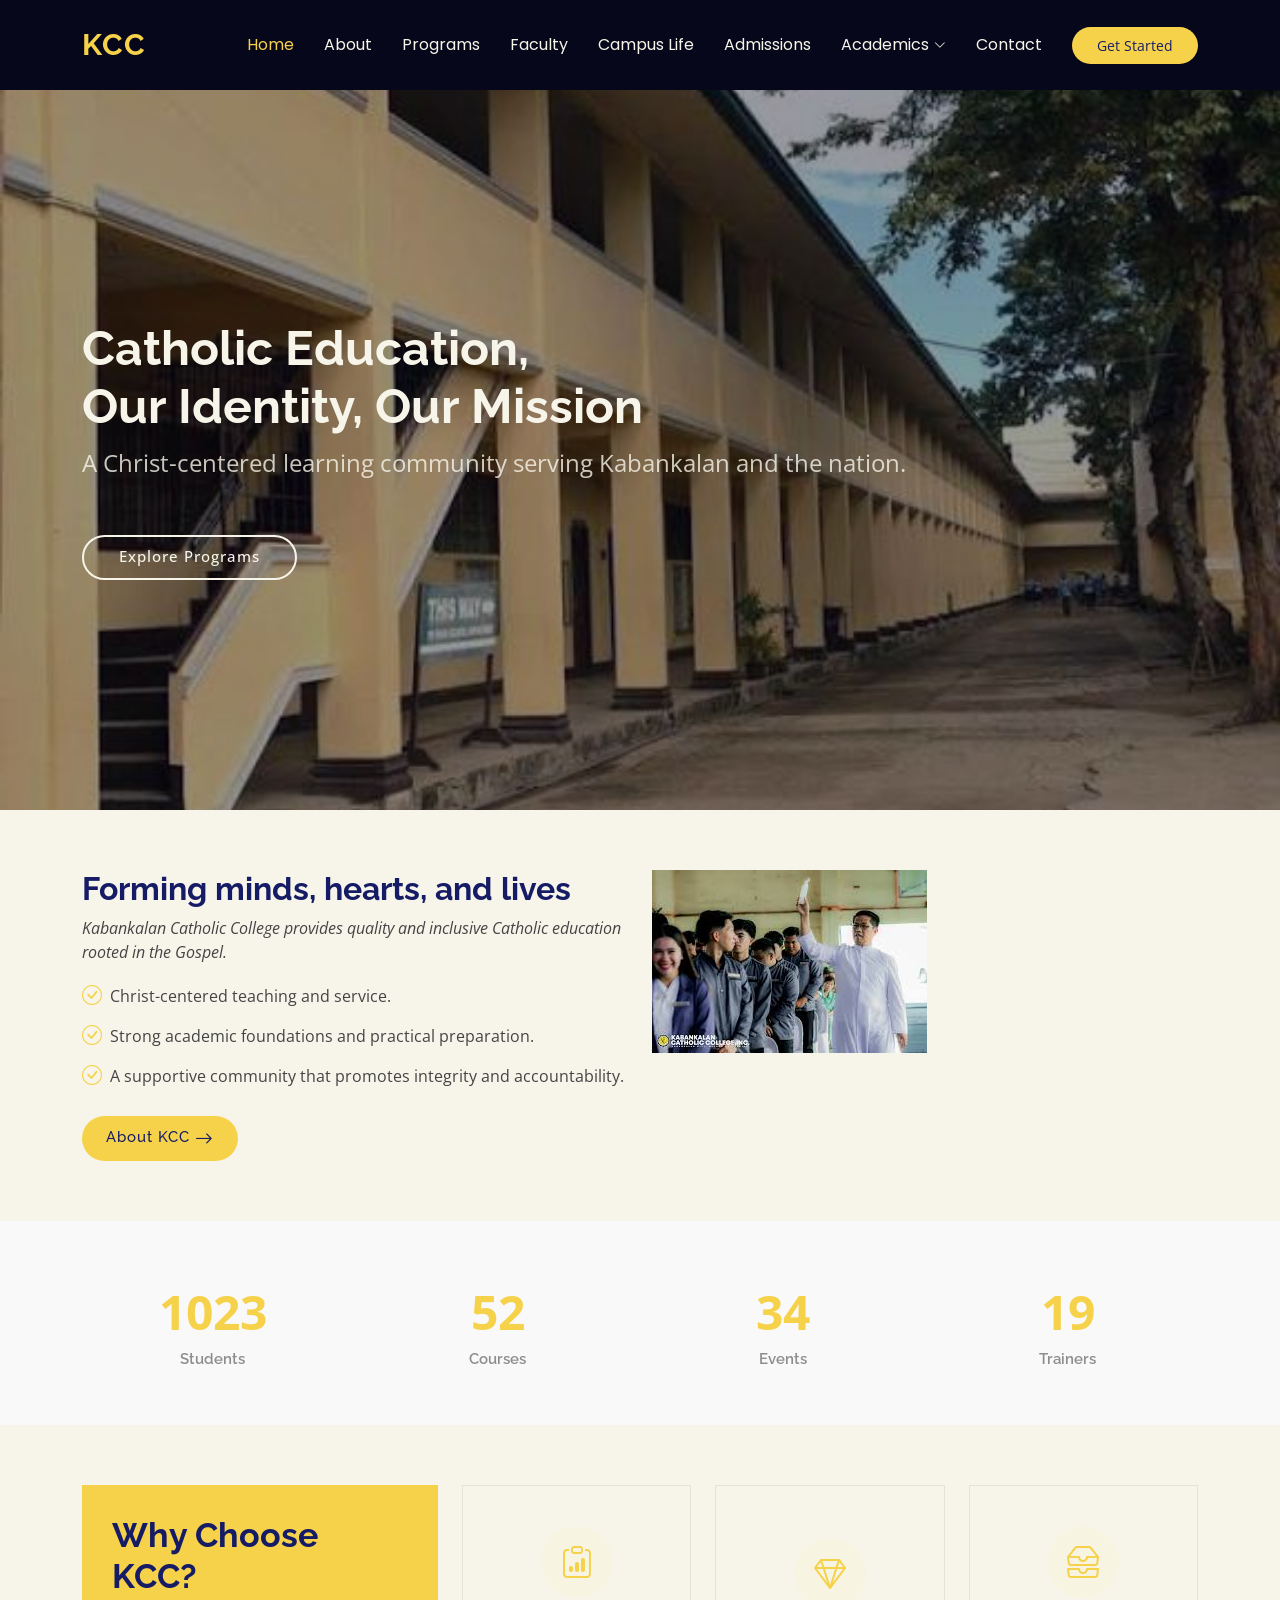
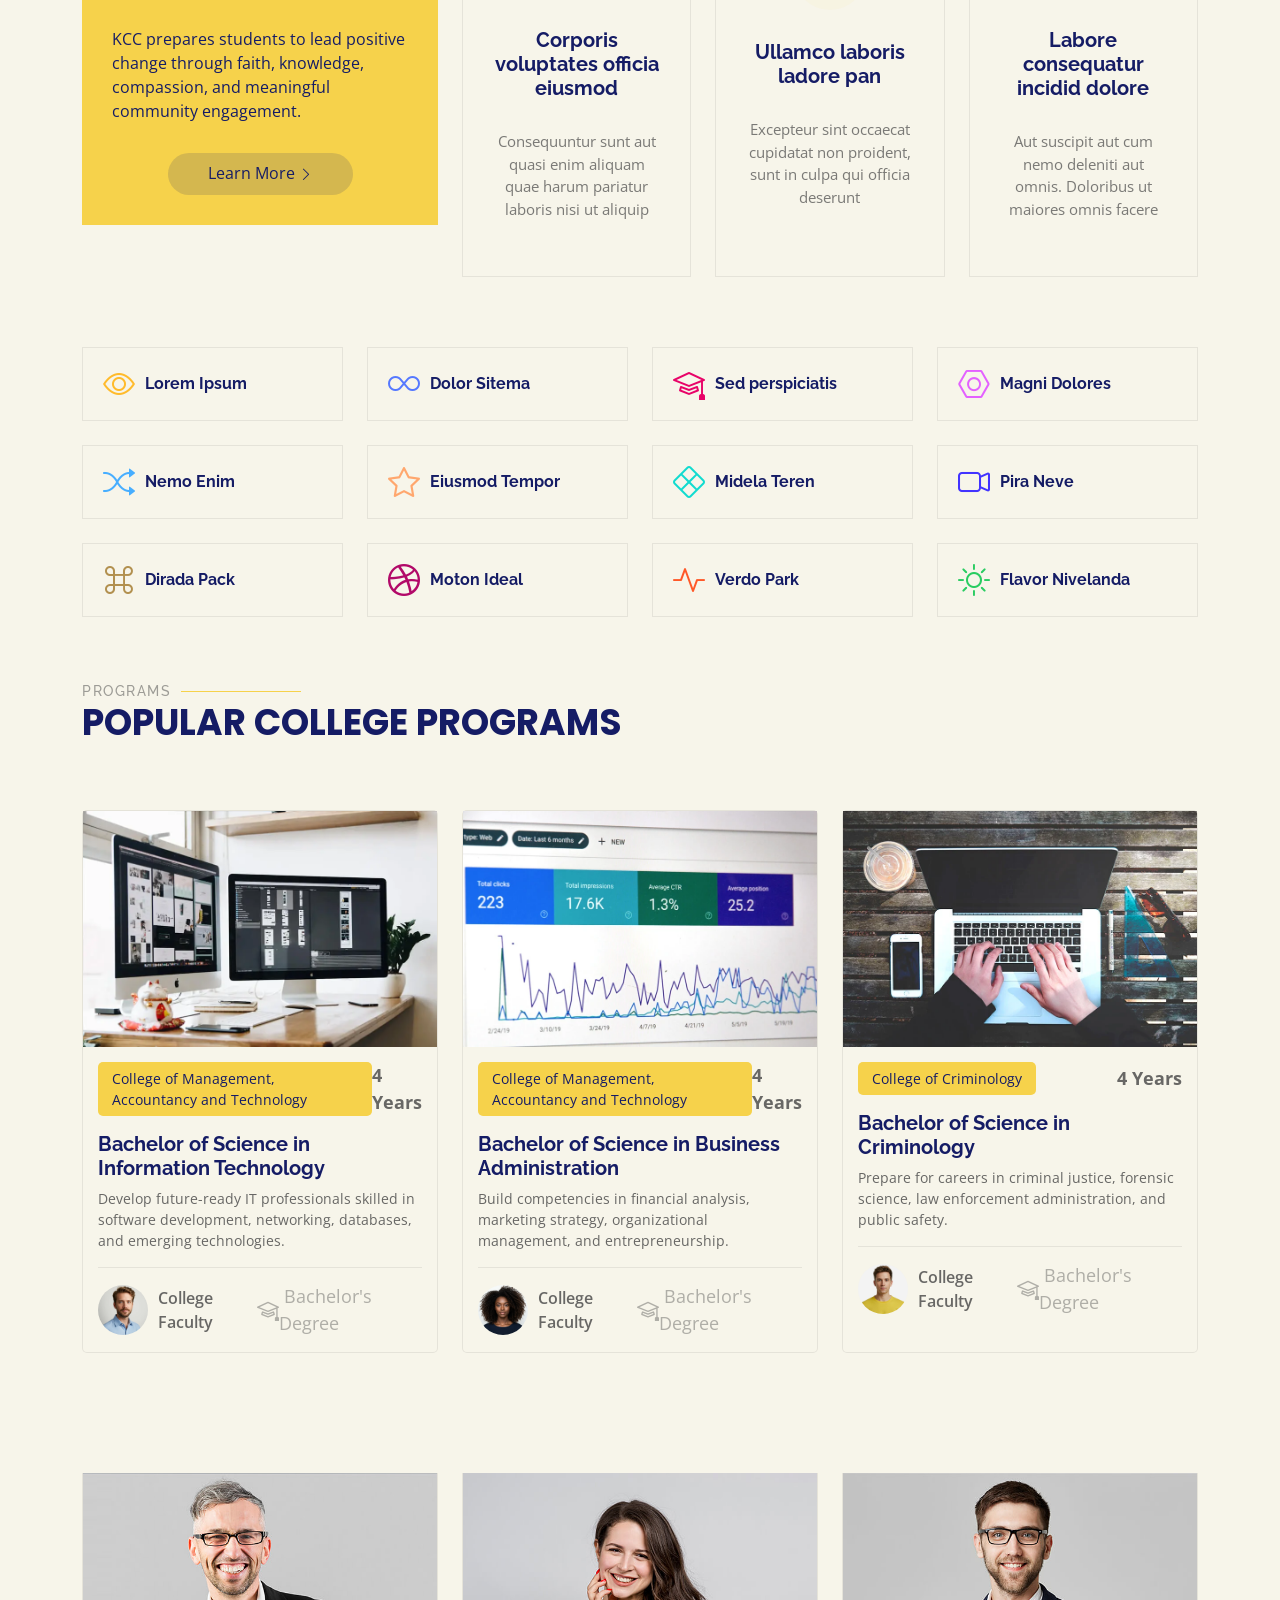
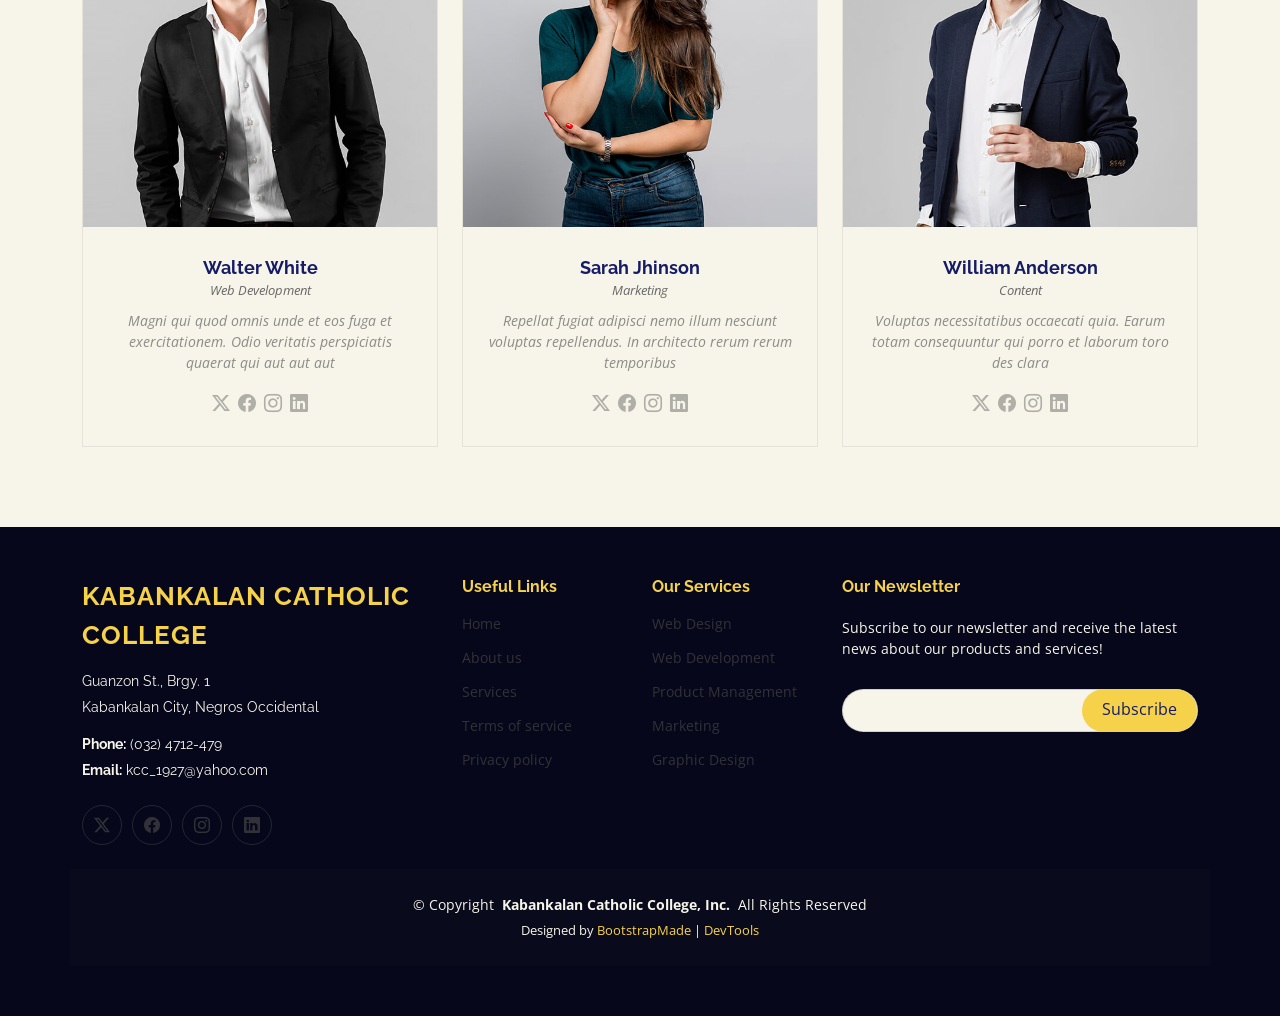
==== commit 0730f719: "changing information" ====
--- a/index.html
+++ b/index.html
@@ -4,7 +4,7 @@
 <head>
   <meta charset="utf-8">
   <meta content="width=device-width, initial-scale=1.0" name="viewport">
-  <title>Index - Mentor Bootstrap Template</title>
+  <title>Kabankalan Catholic College</title>
   <meta name="description" content="">
   <meta name="keywords" content="">
 
@@ -44,32 +44,32 @@
       <a href="index.html" class="logo d-flex align-items-center me-auto">
         <!-- Uncomment the line below if you also wish to use an image logo -->
         <!-- <img src="assets/img/logo.webp" alt=""> -->
-        <h1 class="sitename">Mentor</h1>
+        <h1 class="sitename">KCC</h1>
       </a>
 
       <nav id="navmenu" class="navmenu">
         <ul>
           <li><a href="index.html" class="active">Home<br></a></li>
           <li><a href="about.html">About</a></li>
-          <li><a href="courses.html">Courses</a></li>
-          <li><a href="trainers.html">Trainers</a></li>
-          <li><a href="events.html">Events</a></li>
-          <li><a href="pricing.html">Pricing</a></li>
-          <li class="dropdown"><a href="#"><span>Dropdown</span> <i class="bi bi-chevron-down toggle-dropdown"></i></a>
+          <li><a href="courses.html">Programs</a></li>
+          <li><a href="trainers.html">Faculty</a></li>
+          <li><a href="events.html">Campus Life</a></li>
+          <li><a href="pricing.html">Admissions</a></li>
+          <li class="dropdown"><a href="#"><span>Academics</span> <i class="bi bi-chevron-down toggle-dropdown"></i></a>
             <ul>
-              <li><a href="#">Dropdown 1</a></li>
-              <li class="dropdown"><a href="#"><span>Deep Dropdown</span> <i class="bi bi-chevron-down toggle-dropdown"></i></a>
+              <li><a href="courses.html">College Programs</a></li>
+              <li class="dropdown"><a href="#"><span>Academic Departments</span> <i class="bi bi-chevron-down toggle-dropdown"></i></a>
                 <ul>
-                  <li><a href="#">Deep Dropdown 1</a></li>
-                  <li><a href="#">Deep Dropdown 2</a></li>
-                  <li><a href="#">Deep Dropdown 3</a></li>
-                  <li><a href="#">Deep Dropdown 4</a></li>
-                  <li><a href="#">Deep Dropdown 5</a></li>
+                  <li><a href="#">Deep College Programs</a></li>
+                  <li><a href="#">Deep Senior High School</a></li>
+                  <li><a href="#">Deep Basic Education</a></li>
+                  <li><a href="#">Deep Admissions</a></li>
+                  <li><a href="#">College of Theology</a></li>
                 </ul>
               </li>
-              <li><a href="#">Dropdown 2</a></li>
-              <li><a href="#">Dropdown 3</a></li>
-              <li><a href="#">Dropdown 4</a></li>
+              <li><a href="#">Senior High School</a></li>
+              <li><a href="#">Basic Education</a></li>
+              <li><a href="pricing.html">Admissions</a></li>
             </ul>
           </li>
           <li><a href="contact.html">Contact</a></li>
@@ -87,13 +87,13 @@
     <!-- Hero Section -->
     <section id="hero" class="hero section dark-background">
 
-      <img src="assets/img/hero-bg.jpg" alt="" data-aos="fade-in">
+      <img src="assets/img/background.png" alt="" data-aos="fade-in">
 
       <div class="container">
-        <h2 data-aos="fade-up" data-aos-delay="100">Learning Today,<br>Leading Tomorrow</h2>
-        <p data-aos="fade-up" data-aos-delay="200">We are team of talented designers making websites with Bootstrap</p>
+        <h2 data-aos="fade-up" data-aos-delay="100">Catholic Education,<br>Our Identity, Our Mission</h2>
+        <p data-aos="fade-up" data-aos-delay="200">A Christ-centered learning community serving Kabankalan and the nation.</p>
         <div class="d-flex mt-4" data-aos="fade-up" data-aos-delay="300">
-          <a href="courses.html" class="btn-get-started">Get Started</a>
+          <a href="courses.html" class="btn-get-started">Explore Programs</a>
         </div>
       </div>
 
@@ -107,21 +107,20 @@
         <div class="row gy-4">
 
           <div class="col-lg-6 order-1 order-lg-2" data-aos="fade-up" data-aos-delay="100">
-            <img src="assets/img/about.jpg" class="img-fluid" alt="">
+            <img src="assets/img/image.png" class="img-fluid" alt="">
           </div>
 
           <div class="col-lg-6 order-2 order-lg-1 content" data-aos="fade-up" data-aos-delay="200">
-            <h3>Voluptatem dignissimos provident quasi corporis</h3>
+            <h3>Forming minds, hearts, and lives</h3>
             <p class="fst-italic">
-              Lorem ipsum dolor sit amet, consectetur adipiscing elit, sed do eiusmod tempor incididunt ut labore et dolore
-              magna aliqua.
+              Kabankalan Catholic College provides quality and inclusive Catholic education rooted in the Gospel.
             </p>
             <ul>
-              <li><i class="bi bi-check-circle"></i> <span>Ullamco laboris nisi ut aliquip ex ea commodo consequat.</span></li>
-              <li><i class="bi bi-check-circle"></i> <span>Duis aute irure dolor in reprehenderit in voluptate velit.</span></li>
-              <li><i class="bi bi-check-circle"></i> <span>Ullamco laboris nisi ut aliquip ex ea commodo consequat. Duis aute irure dolor in reprehenderit in voluptate trideta storacalaperda mastiro dolore eu fugiat nulla pariatur.</span></li>
+              <li><i class="bi bi-check-circle"></i> <span>Christ-centered teaching and service.</span></li>
+              <li><i class="bi bi-check-circle"></i> <span>Strong academic foundations and practical preparation.</span></li>
+              <li><i class="bi bi-check-circle"></i> <span>A supportive community that promotes integrity and accountability.</span></li>
             </ul>
-            <a href="#" class="read-more"><span>Read More</span><i class="bi bi-arrow-right"></i></a>
+            <a href="about.html" class="read-more"><span>About KCC</span><i class="bi bi-arrow-right"></i></a>
           </div>
 
         </div>
@@ -180,10 +179,9 @@
 
           <div class="col-lg-4" data-aos="fade-up" data-aos-delay="100">
             <div class="why-box">
-              <h3>Why Choose Our Products?</h3>
+              <h3>Why Choose KCC?</h3>
               <p>
-                Lorem ipsum dolor sit amet, consectetur adipiscing elit, sed do eiusmod tempor incididunt ut labore et dolore magna aliqua. Duis aute irure dolor in reprehenderit
-                Asperiores dolores sed et. Tenetur quia eos. Autem tempore quibusdam vel necessitatibus optio ad corporis.
+                KCC prepares students to lead positive change through faith, knowledge, compassion, and meaningful community engagement.
               </p>
               <div class="text-center">
                 <a href="#" class="more-btn"><span>Learn More</span> <i class="bi bi-chevron-right"></i></a>
@@ -329,8 +327,8 @@
 
       <!-- Section Title -->
       <div class="container section-title" data-aos="fade-up">
-        <h2>Courses</h2>
-        <p>Popular Courses</p>
+        <h2>Programs</h2>
+        <p>Popular College Programs</p>
       </div><!-- End Section Title -->
 
       <div class="container">
@@ -342,21 +340,19 @@
               <img src="assets/img/course/course-1.webp" class="img-fluid" alt="...">
               <div class="course-content">
                 <div class="d-flex justify-content-between align-items-center mb-3">
-                  <p class="category">Web Development</p>
-                  <p class="price">$169</p>
-                </div>
-
-                <h3><a href="course-details.html">Website Design</a></h3>
-                <p class="description">Et architecto provident deleniti facere repellat nobis iste. Id facere quia quae dolores dolorem tempore.</p>
+                  <p class="category">College of Management, Accountancy and Technology</p>
+                  <p class="price">4 Years</p>
+                </div>
+
+                <h3><a href="course-details.html">Bachelor of Science in Information Technology</a></h3>
+                <p class="description">Develop future-ready IT professionals skilled in software development, networking, databases, and emerging technologies.</p>
                 <div class="trainer d-flex justify-content-between align-items-center">
                   <div class="trainer-profile d-flex align-items-center">
                     <img src="assets/img/person/person-m-7.webp" class="img-fluid" alt="">
-                    <a href="" class="trainer-link">Antonio</a>
+                    <a href="" class="trainer-link">College Faculty</a>
                   </div>
                   <div class="trainer-rank d-flex align-items-center">
-                    <i class="bi bi-person user-icon"></i>&nbsp;50
-                    &nbsp;&nbsp;
-                    <i class="bi bi-heart heart-icon"></i>&nbsp;65
+                    <i class="bi bi-mortarboard user-icon"></i>&nbsp;Bachelor's Degree
                   </div>
                 </div>
               </div>
@@ -368,21 +364,19 @@
               <img src="assets/img/course/course-2.webp" class="img-fluid" alt="...">
               <div class="course-content">
                 <div class="d-flex justify-content-between align-items-center mb-3">
-                  <p class="category">Marketing</p>
-                  <p class="price">$250</p>
-                </div>
-
-                <h3><a href="course-details.html">Search Engine Optimization</a></h3>
-                <p class="description">Et architecto provident deleniti facere repellat nobis iste. Id facere quia quae dolores dolorem tempore.</p>
+                  <p class="category">College of Management, Accountancy and Technology</p>
+                  <p class="price">4 Years</p>
+                </div>
+
+                <h3><a href="course-details.html">Bachelor of Science in Business Administration</a></h3>
+                <p class="description">Build competencies in financial analysis, marketing strategy, organizational management, and entrepreneurship.</p>
                 <div class="trainer d-flex justify-content-between align-items-center">
                   <div class="trainer-profile d-flex align-items-center">
                     <img src="assets/img/person/person-f-14.webp" class="img-fluid" alt="">
-                    <a href="" class="trainer-link">Lana</a>
+                    <a href="" class="trainer-link">College Faculty</a>
                   </div>
                   <div class="trainer-rank d-flex align-items-center">
-                    <i class="bi bi-person user-icon"></i>&nbsp;35
-                    &nbsp;&nbsp;
-                    <i class="bi bi-heart heart-icon"></i>&nbsp;42
+                    <i class="bi bi-mortarboard user-icon"></i>&nbsp;Bachelor's Degree
                   </div>
                 </div>
               </div>
@@ -394,21 +388,19 @@
               <img src="assets/img/course/course-3.webp" class="img-fluid" alt="...">
               <div class="course-content">
                 <div class="d-flex justify-content-between align-items-center mb-3">
-                  <p class="category">Content</p>
-                  <p class="price">$180</p>
-                </div>
-
-                <h3><a href="course-details.html">Copywriting</a></h3>
-                <p class="description">Et architecto provident deleniti facere repellat nobis iste. Id facere quia quae dolores dolorem tempore.</p>
+                  <p class="category">College of Criminology</p>
+                  <p class="price">4 Years</p>
+                </div>
+
+                <h3><a href="course-details.html">Bachelor of Science in Criminology</a></h3>
+                <p class="description">Prepare for careers in criminal justice, forensic science, law enforcement administration, and public safety.</p>
                 <div class="trainer d-flex justify-content-between align-items-center">
                   <div class="trainer-profile d-flex align-items-center">
                     <img src="assets/img/person/person-m-12.webp" class="img-fluid" alt="">
-                    <a href="" class="trainer-link">Brandon</a>
+                    <a href="" class="trainer-link">College Faculty</a>
                   </div>
                   <div class="trainer-rank d-flex align-items-center">
-                    <i class="bi bi-person user-icon"></i>&nbsp;20
-                    &nbsp;&nbsp;
-                    <i class="bi bi-heart heart-icon"></i>&nbsp;85
+                    <i class="bi bi-mortarboard user-icon"></i>&nbsp;Bachelor's Degree
                   </div>
                 </div>
               </div>
@@ -499,13 +491,13 @@
       <div class="row gy-4">
         <div class="col-lg-4 col-md-6 footer-about">
           <a href="index.html" class="logo d-flex align-items-center">
-            <span class="sitename">Mentor</span>
+            <span class="sitename">KABANKALAN CATHOLIC COLLEGE</span>
           </a>
           <div class="footer-contact pt-3">
-            <p>A108 Adam Street</p>
-            <p>New York, NY 535022</p>
-            <p class="mt-3"><strong>Phone:</strong> <span>+1 5589 55488 55</span></p>
-            <p><strong>Email:</strong> <span>info@example.com</span></p>
+            <p>Guanzon St., Brgy. 1</p>
+            <p>Kabankalan City, Negros Occidental</p>
+            <p class="mt-3"><strong>Phone:</strong> <span>(032) 4712-479</span></p>
+            <p><strong>Email:</strong> <span>kcc_1927@yahoo.com</span></p>
           </div>
           <div class="social-links d-flex mt-4">
             <a href=""><i class="bi bi-twitter-x"></i></a>
@@ -552,7 +544,7 @@
     </div>
 
     <div class="container copyright text-center mt-4">
-      <p>© <span>Copyright</span> <strong class="px-1 sitename">Mentor</strong> <span>All Rights Reserved</span></p>
+      <p>© <span>Copyright</span> <strong class="px-1 sitename">Kabankalan Catholic College, Inc.</strong> <span>All Rights Reserved</span></p>
       <div class="credits">
         <!-- All the links in the footer should remain intact. -->
         <!-- You can delete the links only if you've purchased the pro version. -->
--- a/assets/css/main.css
+++ b/assets/css/main.css
@@ -19,37 +19,37 @@
 
 /* Global Colors - The following color variables are used throughout the website. Updating them here will change the color scheme of the entire website */
 :root { 
-  --background-color: #ffffff; /* Background color for the entire website, including individual sections */
+  --background-color: #f7f5ea; /* Warm ivory background for the entire website */
   --default-color: #444444; /* Default color used for the majority of the text content across the entire website */
-  --heading-color: #37423b; /* Color for headings, subheadings and title throughout the website */
-  --accent-color: #5fcf80; /* Accent color that represents your brand on the website. It's used for buttons, links, and other elements that need to stand out */
-  --surface-color: #ffffff; /* The surface color is used as a background of boxed elements within sections, such as cards, icon boxes, or other elements that require a visual separation from the global background. */
-  --contrast-color: #ffffff; /* Contrast color for text, ensuring readability against backgrounds of accent, heading, or default colors. */
+  --heading-color: #151c65; /* KCC navy for headings and subheadings */
+  --accent-color: #f6d24b; /* KCC gold for links, buttons, and highlights */
+  --surface-color: #f7f5ea; /* Warm ivory surface color for cards and boxed elements */
+  --contrast-color: #151c65; /* Navy text for readability on KCC gold */
 }
 
 /* Nav Menu Colors - The following color variables are used specifically for the navigation menu. They are separate from the global colors to allow for more customization options */
 :root {
-  --nav-color: #272828;  /* The default color of the main navmenu links */
-  --nav-hover-color: #5fcf80; /* Applied to main navmenu links when they are hovered over or active */
-  --nav-mobile-background-color: #ffffff; /* Used as the background color for mobile navigation menu */
-  --nav-dropdown-background-color: #ffffff; /* Used as the background color for dropdown items that appear when hovering over primary navigation items */
-  --nav-dropdown-color: #272828; /* Used for navigation links of the dropdown items in the navigation menu. */
-  --nav-dropdown-hover-color: #5fcf80; /* Similar to --nav-hover-color, this color is applied to dropdown navigation links when they are hovered over. */
+  --nav-color: #f7f5ea;  /* Ivory main navmenu links */
+  --nav-hover-color: #f6d24b; /* Applied to main navmenu links when they are hovered over or active */
+  --nav-mobile-background-color: #06071a; /* Used as the background color for mobile navigation menu */
+  --nav-dropdown-background-color: #06071a; /* Used as the background color for dropdown items that appear when hovering over primary navigation items */
+  --nav-dropdown-color: #f7f5ea; /* Ivory dropdown navigation links */
+  --nav-dropdown-hover-color: #f6d24b; /* Similar to --nav-hover-color, this color is applied to dropdown navigation links when they are hovered over. */
 }
 
 /* Color Presets - These classes override global colors when applied to any section or element, providing reuse of the sam color scheme. */
 
 .light-background {
   --background-color: #f9f9f9;
-  --surface-color: #ffffff;
+  --surface-color: #f7f5ea;
 }
 
 .dark-background {
-  --background-color: #060606;
-  --default-color: #ffffff;
-  --heading-color: #ffffff;
-  --surface-color: #252525;
-  --contrast-color: #ffffff;
+  --background-color: #06071a;
+  --default-color: #f7f5ea;
+  --heading-color: #f7f5ea;
+  --surface-color: #151c65;
+  --contrast-color: #f7f5ea;
 }
 
 /* Smooth scroll */
@@ -92,7 +92,7 @@
 .email-form .error-message {
   display: none;
   background: #df1529;
-  color: #ffffff;
+  color: #f7f5ea;
   text-align: left;
   padding: 15px;
   margin-bottom: 24px;
@@ -101,7 +101,7 @@
 
 .email-form .sent-message {
   display: none;
-  color: #ffffff;
+  color: #f7f5ea;
   background: #059652;
   text-align: center;
   padding: 15px;
@@ -179,7 +179,7 @@
   height: 0;
   border-top: 10px solid transparent;
   border-bottom: 10px solid transparent;
-  border-left: 15px solid #fff;
+  border-left: 15px solid #f7f5ea;
   z-index: 100;
   transition: all 400ms cubic-bezier(0.55, 0.055, 0.675, 0.19);
 }
@@ -195,7 +195,7 @@
   border: none;
   border-top: 10px solid transparent;
   border-bottom: 10px solid transparent;
-  border-left: 15px solid #fff;
+  border-left: 15px solid #f7f5ea;
   z-index: 200;
   animation: none;
   border-radius: 0;
@@ -222,8 +222,8 @@
 # Global Header
 --------------------------------------------------------------*/
 .header {
-  color: var(--default-color);
-  background-color: var(--background-color);
+  color: #f7f5ea;
+  background-color: #06071a;
   padding: 15px 0;
   transition: all 0.5s;
   z-index: 997;
@@ -498,7 +498,7 @@
   }
 
   .mobile-nav-active .mobile-nav-toggle {
-    color: #fff;
+    color: #f7f5ea;
     position: absolute;
     font-size: 32px;
     top: 15px;
@@ -524,8 +524,8 @@
 # Global Footer
 --------------------------------------------------------------*/
 .footer {
-  color: var(--default-color);
-  background-color: var(--background-color);
+  color: #f7f5ea;
+  background-color: #06071a;
   font-size: 14px;
   padding-bottom: 50px;
   position: relative;
@@ -549,7 +549,7 @@
   font-weight: 700;
   letter-spacing: 1px;
   font-family: var(--heading-font);
-  color: var(--heading-color);
+  color: #f6d24b;
 }
 
 .footer .footer-about p {
@@ -577,6 +577,7 @@
 }
 
 .footer h4 {
+  color: #f6d24b;
   font-size: 16px;
   font-weight: bold;
   position: relative;
@@ -698,7 +699,7 @@
   position: fixed;
   top: calc(50% - 30px);
   left: calc(50% - 30px);
-  border: 6px solid #ffffff;
+  border: 6px solid #f7f5ea;
   border-color: var(--accent-color) transparent var(--accent-color) transparent;
   border-radius: 50%;
   width: 60px;
@@ -763,9 +764,9 @@
 # Global Page Titles & Breadcrumbs
 --------------------------------------------------------------*/
 .page-title {
-  --default-color: var(--contrast-color);
-  --background-color: var(--accent-color);
-  --heading-color: var(--contrast-color);
+  --default-color: #f7f5ea;
+  --background-color: #151c65;
+  --heading-color: #f6d24b;
   color: var(--default-color);
   background-color: var(--background-color);
   position: relative;
@@ -782,7 +783,7 @@
 }
 
 .page-title nav {
-  background-color: color-mix(in srgb, var(--accent-color) 90%, black 5%);
+  background-color: #06071a;
   padding: 20px 0;
 }
 
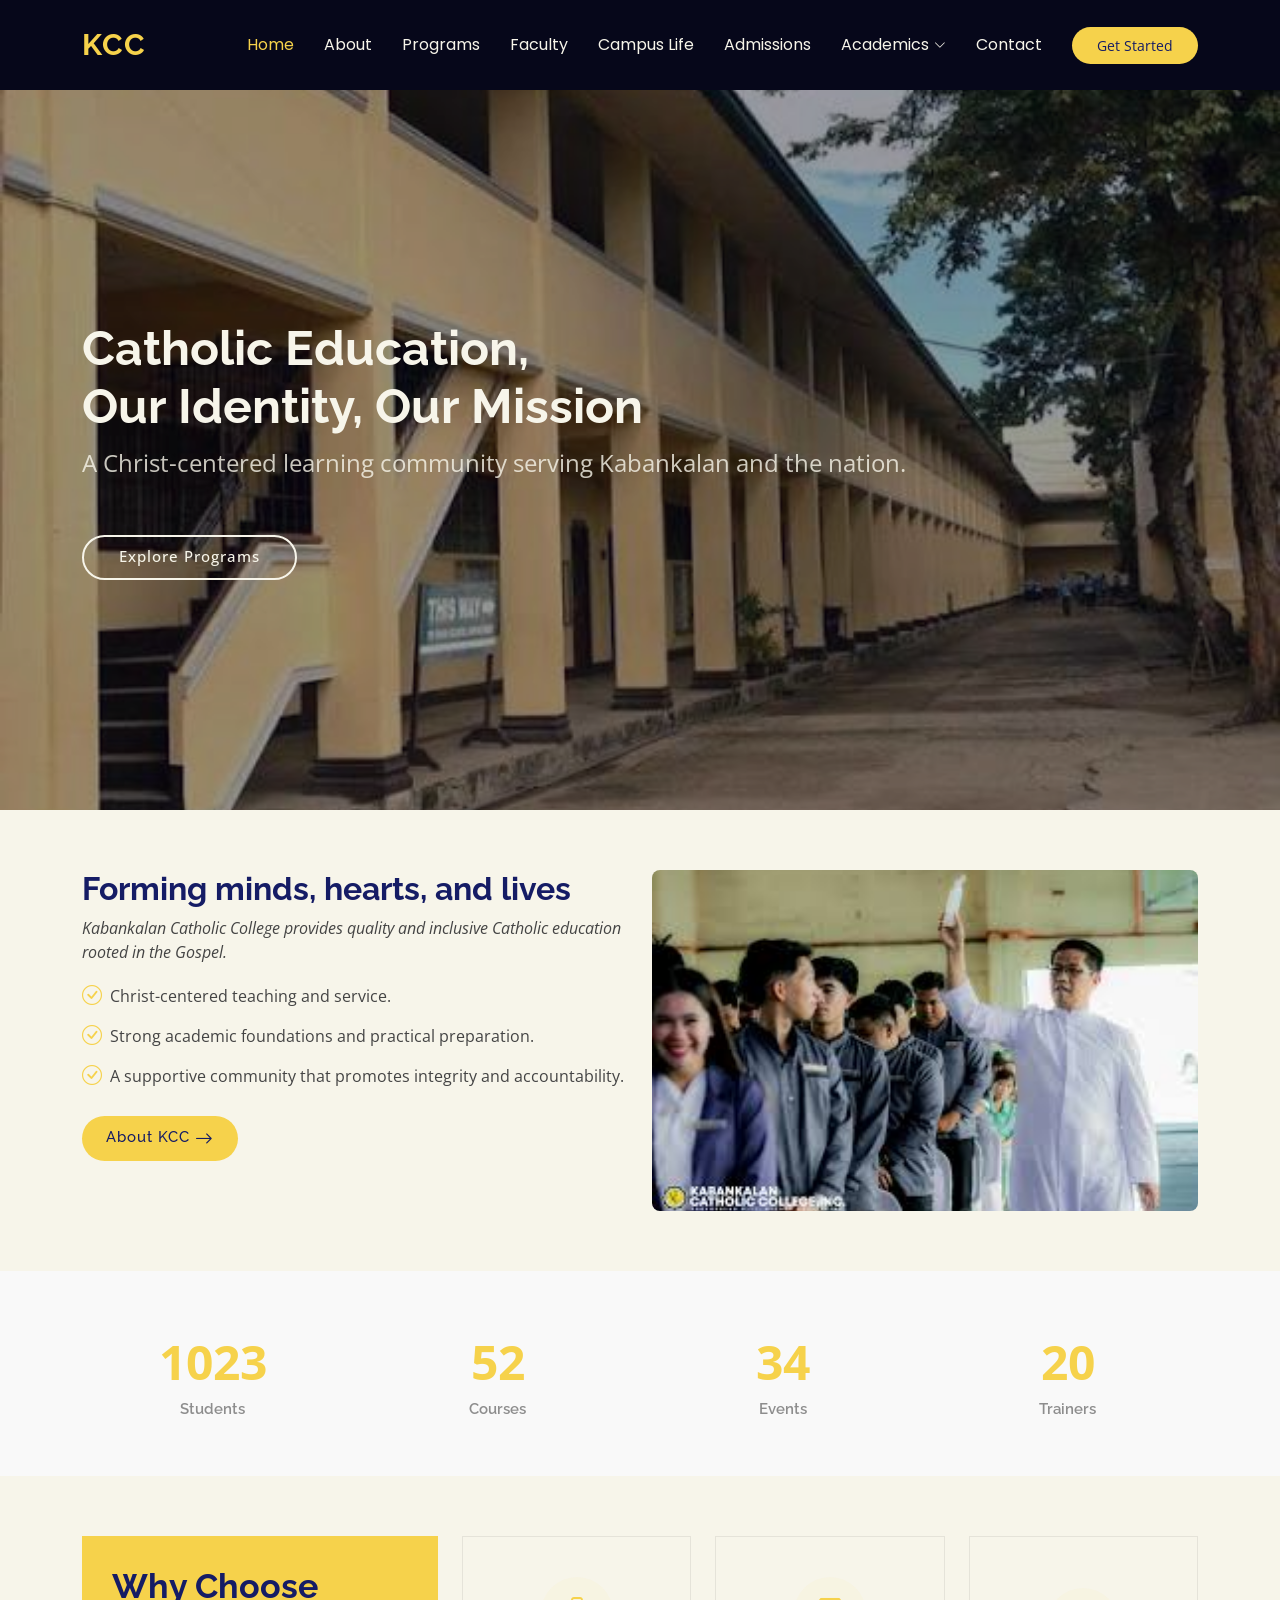
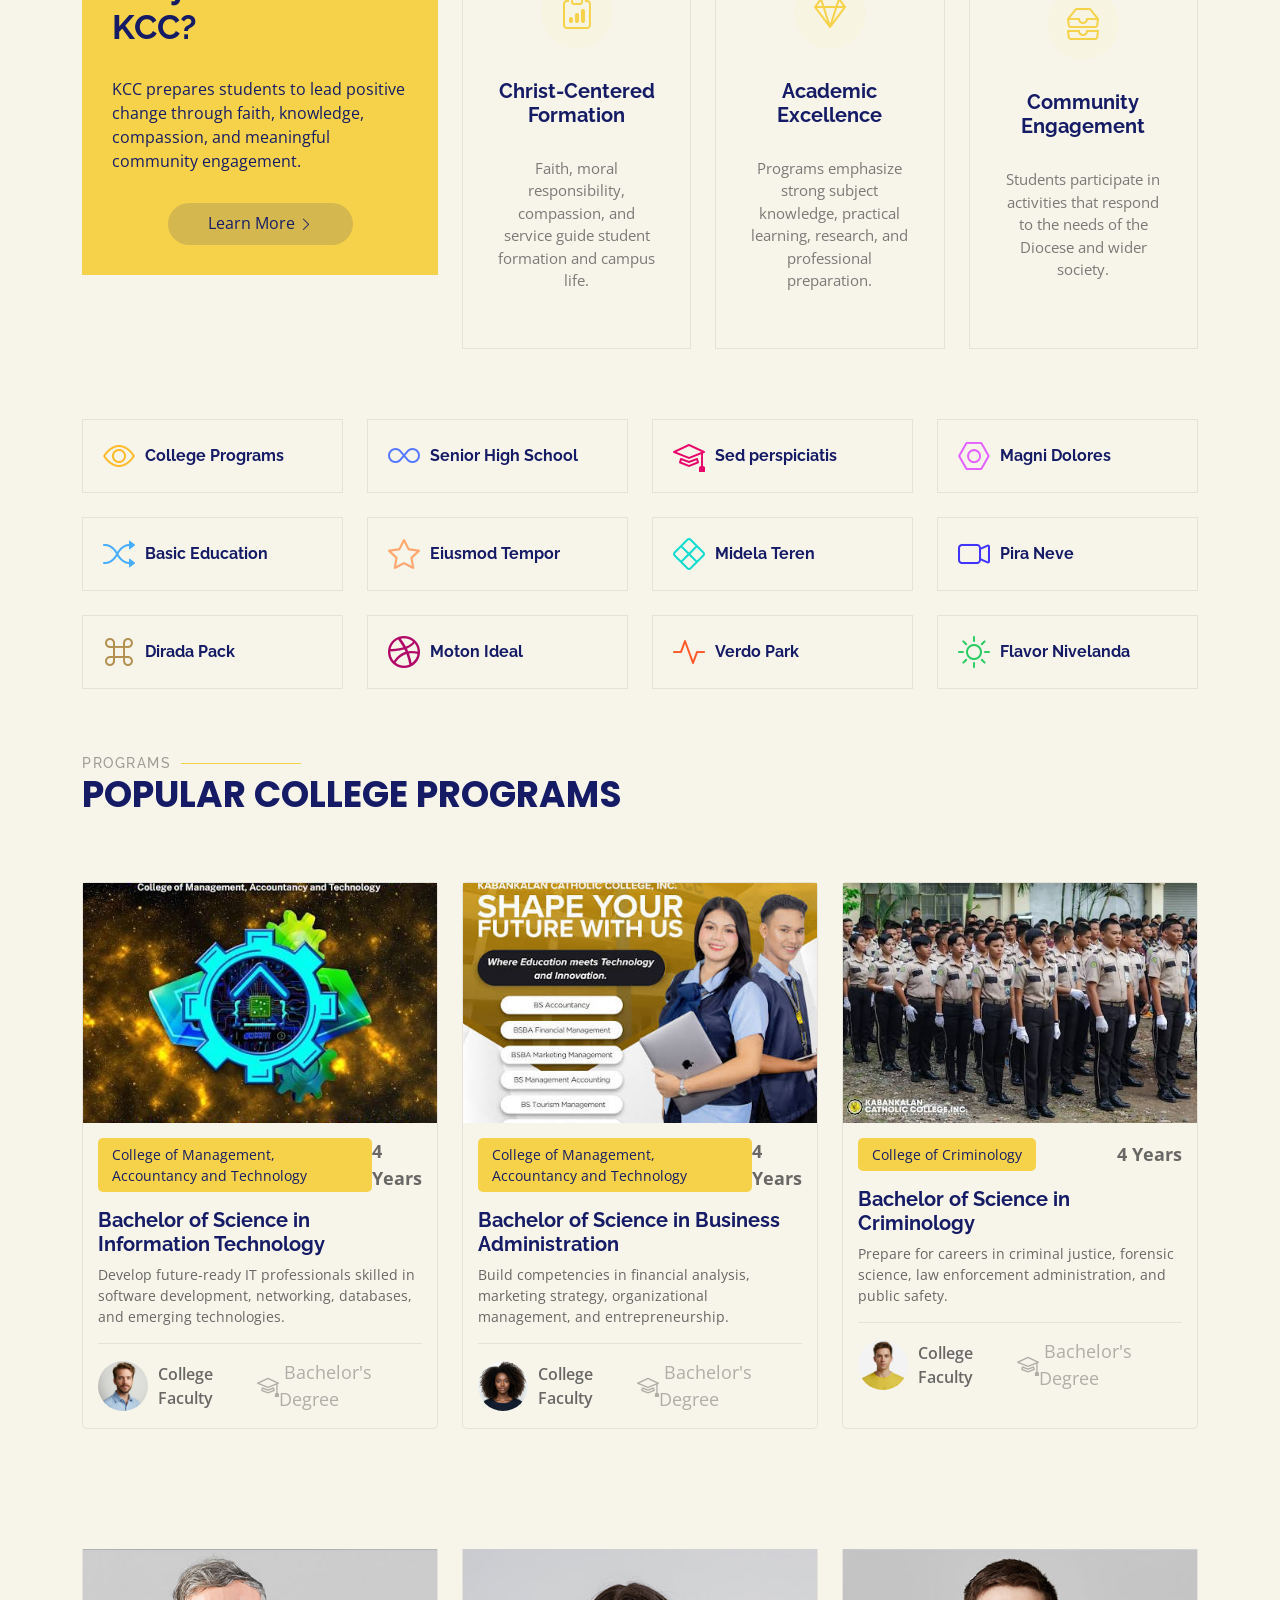
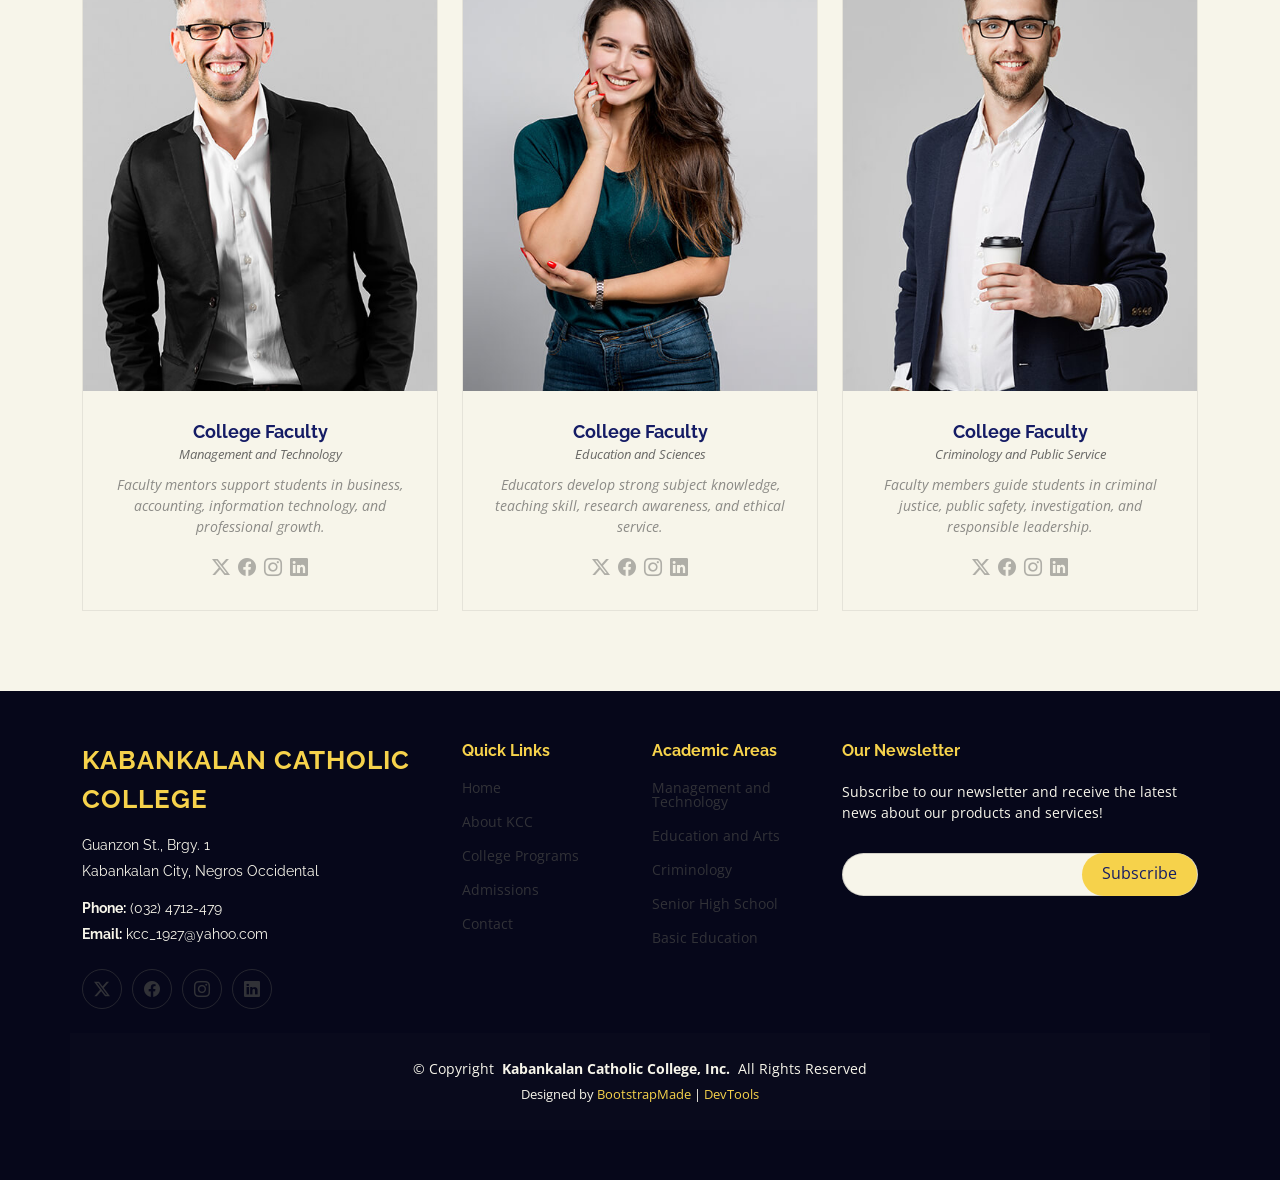
==== commit 919447c7: "putting image changing information" ====
--- a/index.html
+++ b/index.html
@@ -60,10 +60,10 @@
               <li><a href="courses.html">College Programs</a></li>
               <li class="dropdown"><a href="#"><span>Academic Departments</span> <i class="bi bi-chevron-down toggle-dropdown"></i></a>
                 <ul>
-                  <li><a href="#">Deep College Programs</a></li>
-                  <li><a href="#">Deep Senior High School</a></li>
-                  <li><a href="#">Deep Basic Education</a></li>
-                  <li><a href="#">Deep Admissions</a></li>
+                  <li><a href="#">College Departments</a></li>
+                  <li><a href="#">Senior High Strands</a></li>
+                  <li><a href="#">Elementary and Junior High</a></li>
+                  <li><a href="#">Enrollment Requirements</a></li>
                   <li><a href="#">College of Theology</a></li>
                 </ul>
               </li>
@@ -195,24 +195,24 @@
               <div class="col-xl-4">
                 <div class="icon-box d-flex flex-column justify-content-center align-items-center">
                   <i class="bi bi-clipboard-data"></i>
-                  <h4>Corporis voluptates officia eiusmod</h4>
-                  <p>Consequuntur sunt aut quasi enim aliquam quae harum pariatur laboris nisi ut aliquip</p>
+                  <h4>Christ-Centered Formation</h4>
+                  <p>Faith, moral responsibility, compassion, and service guide student formation and campus life.</p>
                 </div>
               </div><!-- End Icon Box -->
 
               <div class="col-xl-4" data-aos="fade-up" data-aos-delay="300">
                 <div class="icon-box d-flex flex-column justify-content-center align-items-center">
                   <i class="bi bi-gem"></i>
-                  <h4>Ullamco laboris ladore pan</h4>
-                  <p>Excepteur sint occaecat cupidatat non proident, sunt in culpa qui officia deserunt</p>
+                  <h4>Academic Excellence</h4>
+                  <p>Programs emphasize strong subject knowledge, practical learning, research, and professional preparation.</p>
                 </div>
               </div><!-- End Icon Box -->
 
               <div class="col-xl-4" data-aos="fade-up" data-aos-delay="400">
                 <div class="icon-box d-flex flex-column justify-content-center align-items-center">
                   <i class="bi bi-inboxes"></i>
-                  <h4>Labore consequatur incidid dolore</h4>
-                  <p>Aut suscipit aut cum nemo deleniti aut omnis. Doloribus ut maiores omnis facere</p>
+                  <h4>Community Engagement</h4>
+                  <p>Students participate in activities that respond to the needs of the Diocese and wider society.</p>
                 </div>
               </div><!-- End Icon Box -->
 
@@ -235,14 +235,14 @@
           <div class="col-lg-3 col-md-4" data-aos="fade-up" data-aos-delay="100">
             <div class="features-item">
               <i class="bi bi-eye" style="color: #ffbb2c;"></i>
-              <h3><a href="" class="stretched-link">Lorem Ipsum</a></h3>
+              <h3><a href="courses.html" class="stretched-link">College Programs</a></h3>
             </div>
           </div><!-- End Feature Item -->
 
           <div class="col-lg-3 col-md-4" data-aos="fade-up" data-aos-delay="200">
             <div class="features-item">
               <i class="bi bi-infinity" style="color: #5578ff;"></i>
-              <h3><a href="" class="stretched-link">Dolor Sitema</a></h3>
+              <h3><a href="#" class="stretched-link">Senior High School</a></h3>
             </div>
           </div><!-- End Feature Item -->
 
@@ -263,7 +263,7 @@
           <div class="col-lg-3 col-md-4" data-aos="fade-up" data-aos-delay="500">
             <div class="features-item">
               <i class="bi bi-shuffle" style="color: #47aeff;"></i>
-              <h3><a href="" class="stretched-link">Nemo Enim</a></h3>
+              <h3><a href="#" class="stretched-link">Basic Education</a></h3>
             </div>
           </div><!-- End Feature Item -->
 
@@ -337,7 +337,7 @@
 
           <div class="col-lg-4 col-md-6 d-flex align-items-stretch" data-aos="zoom-in" data-aos-delay="100">
             <div class="course-item">
-              <img src="assets/img/course/course-1.webp" class="img-fluid" alt="...">
+              <img src="assets/img/course/image copy.png" class="img-fluid" alt="...">
               <div class="course-content">
                 <div class="d-flex justify-content-between align-items-center mb-3">
                   <p class="category">College of Management, Accountancy and Technology</p>
@@ -361,7 +361,7 @@
 
           <div class="col-lg-4 col-md-6 d-flex align-items-stretch mt-4 mt-md-0" data-aos="zoom-in" data-aos-delay="200">
             <div class="course-item">
-              <img src="assets/img/course/course-2.webp" class="img-fluid" alt="...">
+              <img src="assets/img/course/image.png" class="img-fluid" alt="...">
               <div class="course-content">
                 <div class="d-flex justify-content-between align-items-center mb-3">
                   <p class="category">College of Management, Accountancy and Technology</p>
@@ -385,7 +385,7 @@
 
           <div class="col-lg-4 col-md-6 d-flex align-items-stretch mt-4 mt-lg-0" data-aos="zoom-in" data-aos-delay="300">
             <div class="course-item">
-              <img src="assets/img/course/course-3.webp" class="img-fluid" alt="...">
+              <img src="assets/img/course/crim.png" class="img-fluid" alt="...">
               <div class="course-content">
                 <div class="d-flex justify-content-between align-items-center mb-3">
                   <p class="category">College of Criminology</p>
@@ -424,10 +424,10 @@
             <div class="member">
               <img src="assets/img/trainers/trainer-1.jpg" class="img-fluid" alt="">
               <div class="member-content">
-                <h4>Walter White</h4>
-                <span>Web Development</span>
+                <h4>College Faculty</h4>
+                <span>Management and Technology</span>
                 <p>
-                  Magni qui quod omnis unde et eos fuga et exercitationem. Odio veritatis perspiciatis quaerat qui aut aut aut
+                  Faculty mentors support students in business, accounting, information technology, and professional growth.
                 </p>
                 <div class="social">
                   <a href=""><i class="bi bi-twitter-x"></i></a>
@@ -443,10 +443,10 @@
             <div class="member">
               <img src="assets/img/trainers/trainer-2.jpg" class="img-fluid" alt="">
               <div class="member-content">
-                <h4>Sarah Jhinson</h4>
-                <span>Marketing</span>
+                <h4>College Faculty</h4>
+                <span>Education and Sciences</span>
                 <p>
-                  Repellat fugiat adipisci nemo illum nesciunt voluptas repellendus. In architecto rerum rerum temporibus
+                  Educators develop strong subject knowledge, teaching skill, research awareness, and ethical service.
                 </p>
                 <div class="social">
                   <a href=""><i class="bi bi-twitter-x"></i></a>
@@ -462,10 +462,10 @@
             <div class="member">
               <img src="assets/img/trainers/trainer-3.jpg" class="img-fluid" alt="">
               <div class="member-content">
-                <h4>William Anderson</h4>
-                <span>Content</span>
+                <h4>College Faculty</h4>
+                <span>Criminology and Public Service</span>
                 <p>
-                  Voluptas necessitatibus occaecati quia. Earum totam consequuntur qui porro et laborum toro des clara
+                  Faculty members guide students in criminal justice, public safety, investigation, and responsible leadership.
                 </p>
                 <div class="social">
                   <a href=""><i class="bi bi-twitter-x"></i></a>
@@ -508,24 +508,24 @@
         </div>
 
         <div class="col-lg-2 col-md-3 footer-links">
-          <h4>Useful Links</h4>
+          <h4>Quick Links</h4>
           <ul>
-            <li><a href="#">Home</a></li>
-            <li><a href="#">About us</a></li>
-            <li><a href="#">Services</a></li>
-            <li><a href="#">Terms of service</a></li>
-            <li><a href="#">Privacy policy</a></li>
+            <li><a href="index.html">Home</a></li>
+            <li><a href="about.html">About KCC</a></li>
+            <li><a href="courses.html">College Programs</a></li>
+            <li><a href="pricing.html">Admissions</a></li>
+            <li><a href="contact.html">Contact</a></li>
           </ul>
         </div>
 
         <div class="col-lg-2 col-md-3 footer-links">
-          <h4>Our Services</h4>
+          <h4>Academic Areas</h4>
           <ul>
-            <li><a href="#">Web Design</a></li>
-            <li><a href="#">Web Development</a></li>
-            <li><a href="#">Product Management</a></li>
-            <li><a href="#">Marketing</a></li>
-            <li><a href="#">Graphic Design</a></li>
+            <li><a href="courses.html">Management and Technology</a></li>
+            <li><a href="courses.html">Education and Arts</a></li>
+            <li><a href="courses.html">Criminology</a></li>
+            <li><a href="#">Senior High School</a></li>
+            <li><a href="#">Basic Education</a></li>
           </ul>
         </div>
 
--- a/assets/css/main.css
+++ b/assets/css/main.css
@@ -85,6 +85,69 @@
 h6 {
   color: var(--heading-color);
   font-family: var(--heading-font);
+}
+
+/* Consistent image presentation across page layouts */
+img {
+  max-width: 100%;
+}
+
+.about .img-fluid,
+.about-us .img-fluid,
+.course-details .course-header .course-image,
+.events .card-img {
+  overflow: hidden;
+  border-radius: 8px;
+}
+
+.about .img-fluid,
+.about-us .img-fluid {
+  width: 100%;
+  aspect-ratio: 16 / 10;
+  object-fit: cover;
+}
+
+.courses .course-item > img,
+.course-details .course-header .course-image img {
+  width: 100%;
+  height: 240px;
+  object-fit: cover;
+}
+
+.course-details .course-header .course-image img {
+  height: 400px;
+}
+
+.trainers-index .member img,
+.trainers .member .member-img img {
+  width: 100%;
+  aspect-ratio: 4 / 5;
+  object-fit: cover;
+  object-position: center top;
+}
+
+.events .card-img img {
+  width: 100%;
+  height: 280px;
+  object-fit: cover;
+}
+
+.course-details .tabs .tab-pane img {
+  width: 100%;
+  aspect-ratio: 16 / 10;
+  object-fit: cover;
+  border-radius: 8px;
+}
+
+@media (max-width: 768px) {
+  .courses .course-item > img,
+  .events .card-img img {
+    height: 220px;
+  }
+
+  .course-details .course-header .course-image img {
+    height: 260px;
+  }
 }
 
 /* Email Form Messages
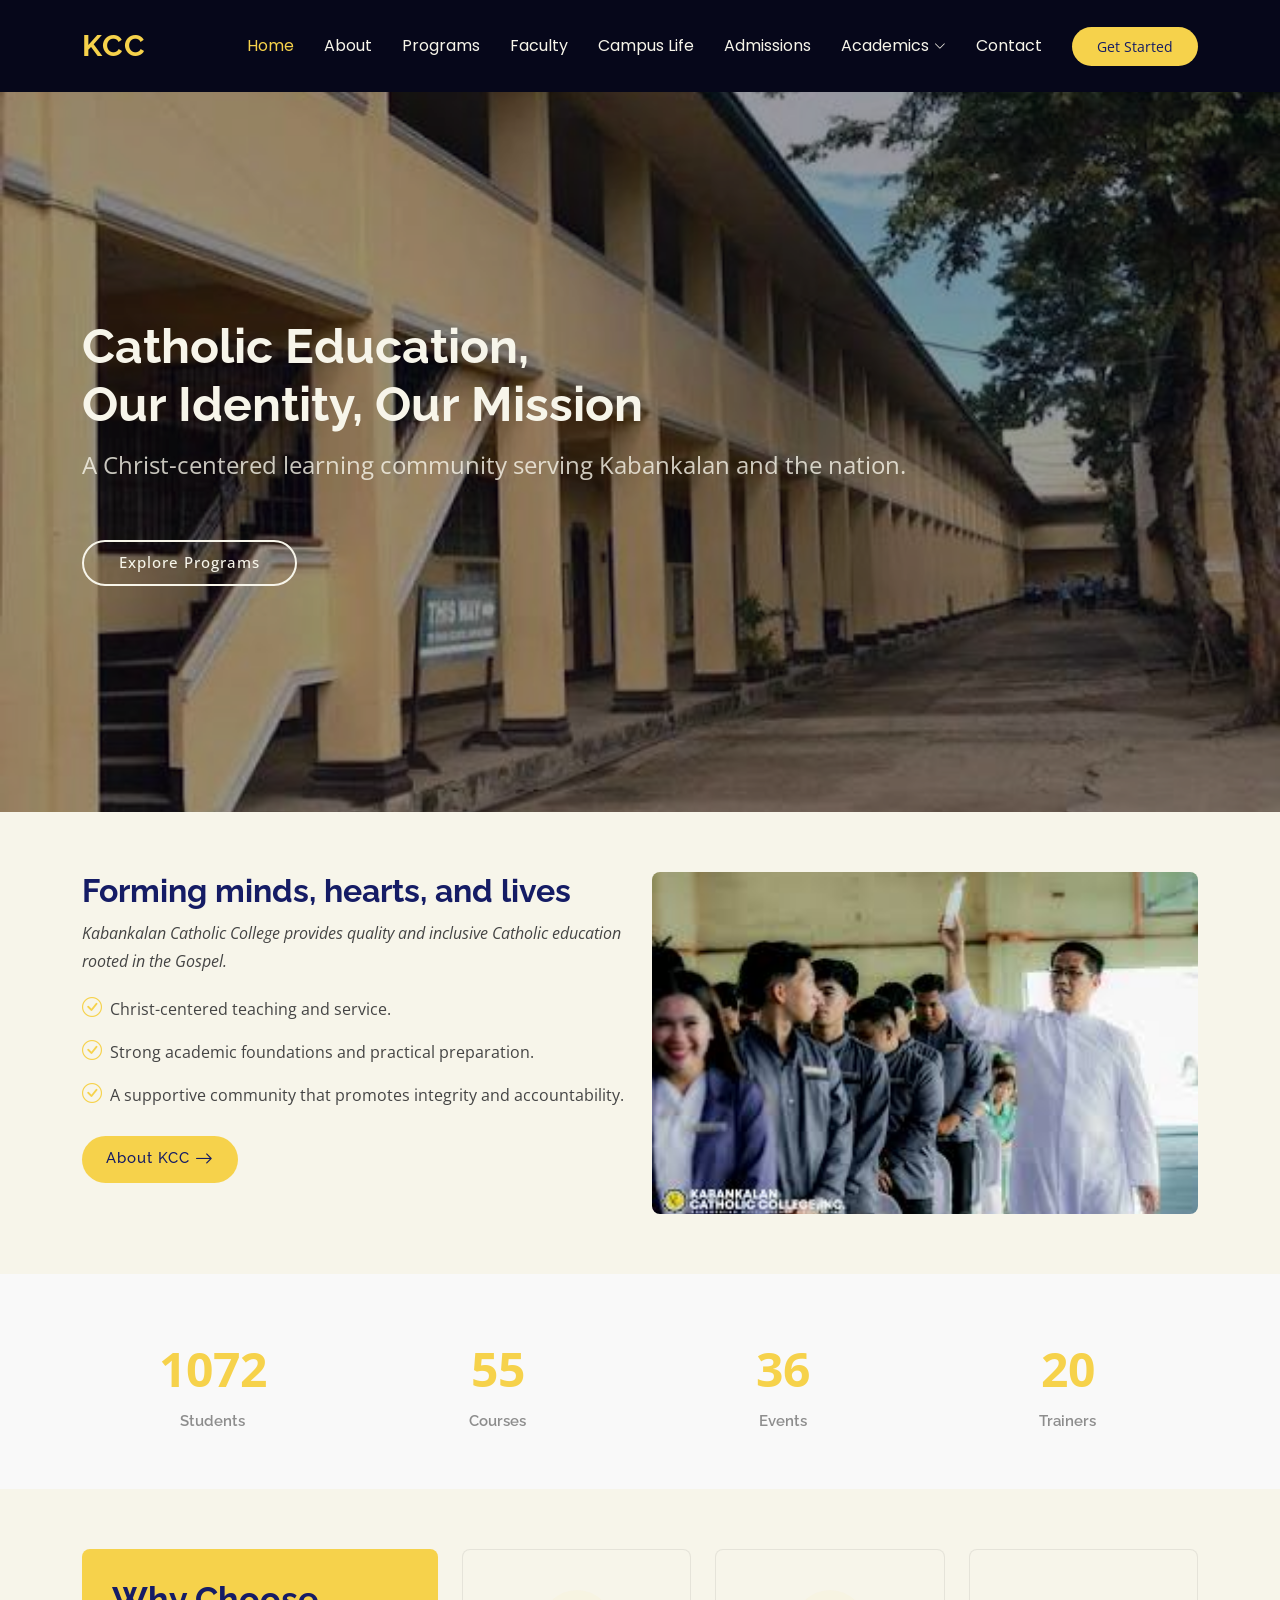
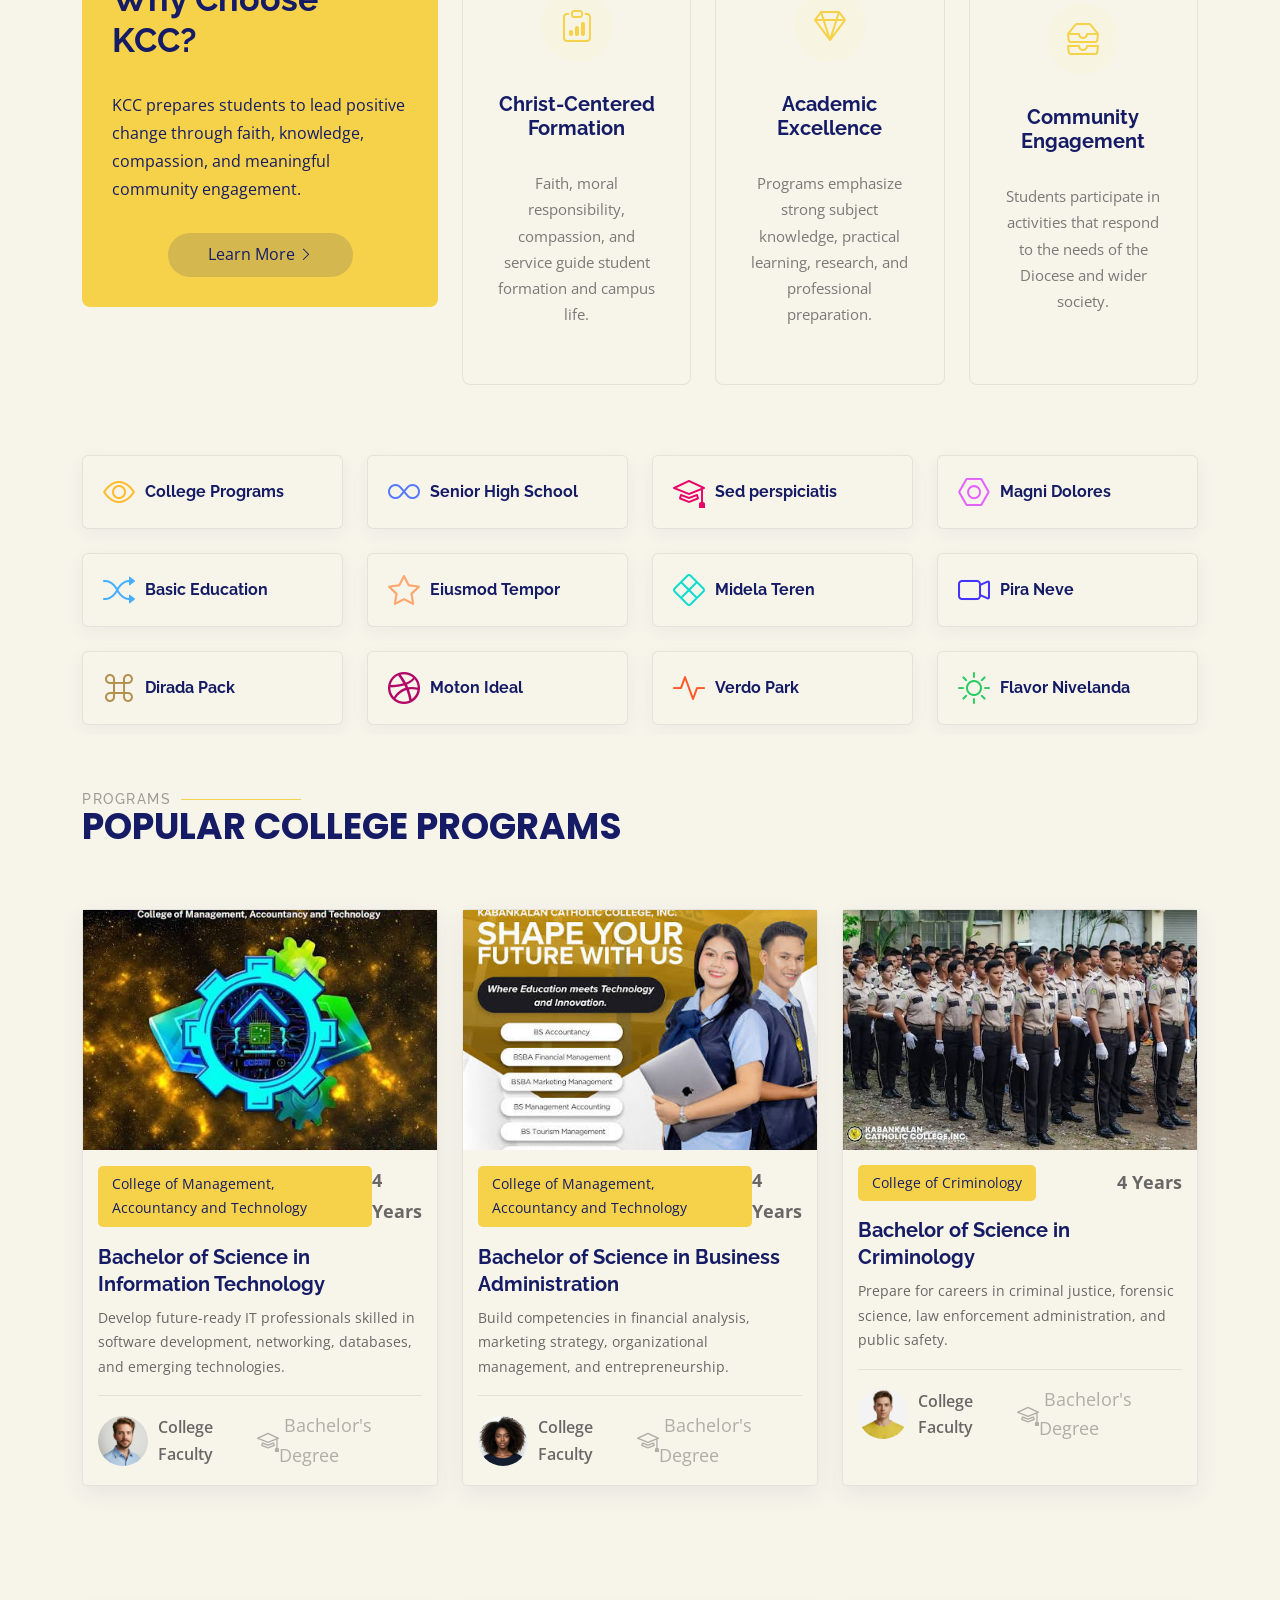
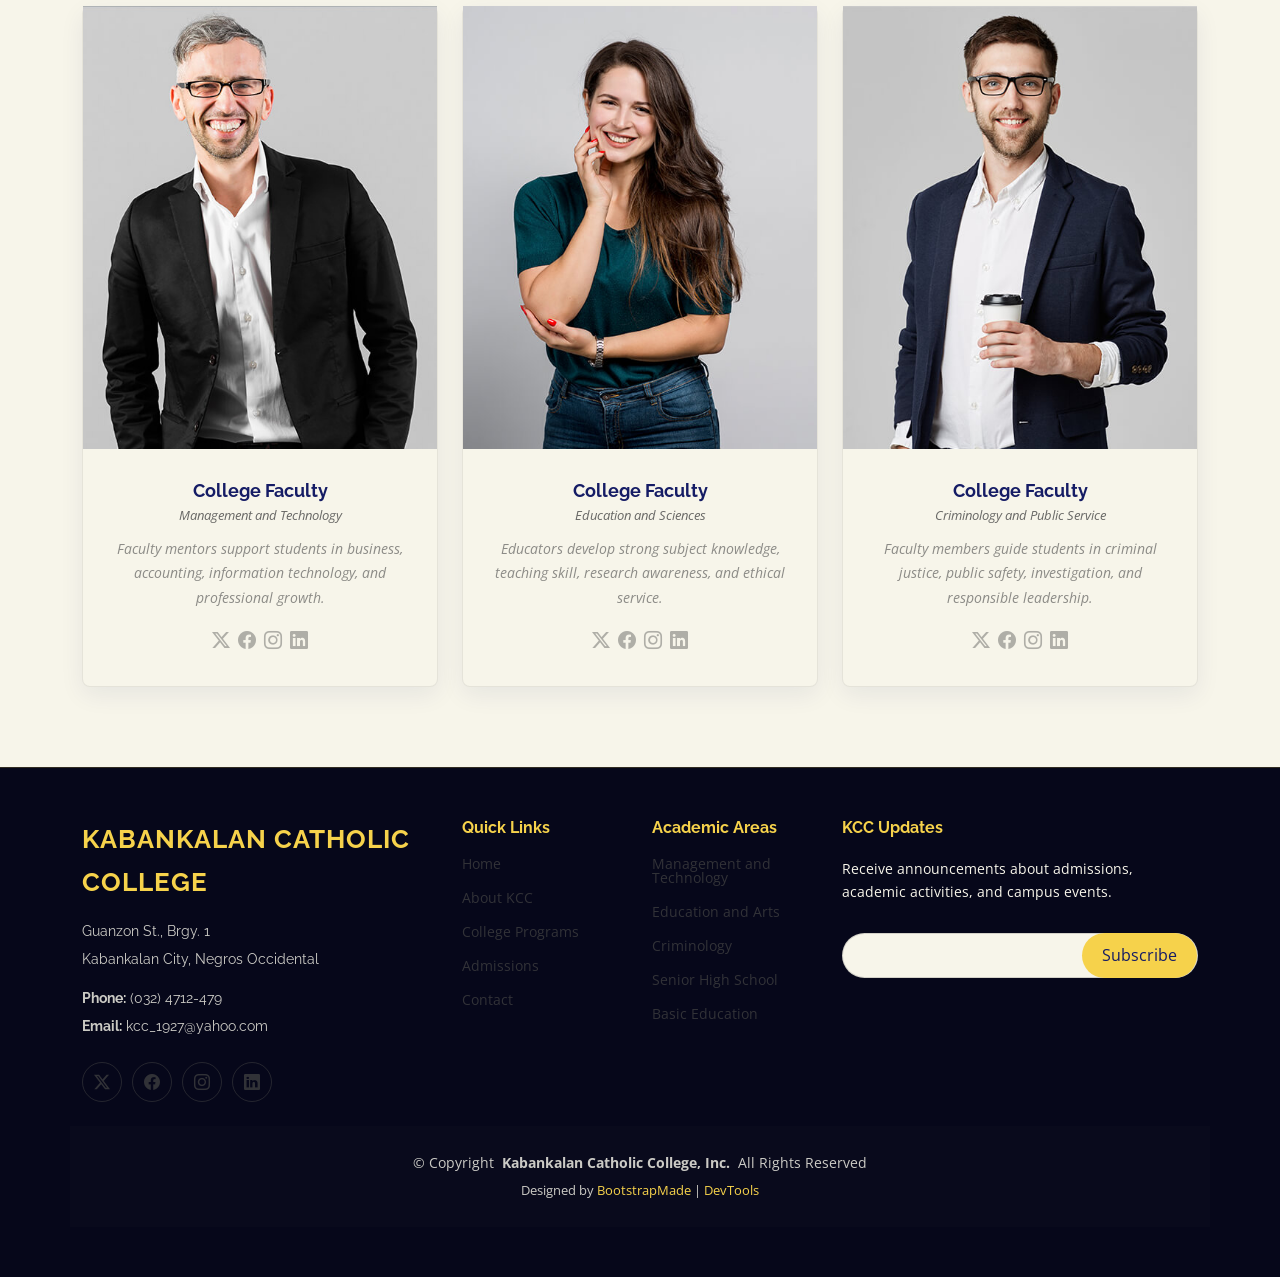
==== commit 6da365b4: "make the layout clean" ====
--- a/index.html
+++ b/index.html
@@ -530,8 +530,8 @@
         </div>
 
         <div class="col-lg-4 col-md-12 footer-newsletter">
-          <h4>Our Newsletter</h4>
-          <p>Subscribe to our newsletter and receive the latest news about our products and services!</p>
+          <h4>KCC Updates</h4>
+          <p>Receive announcements about admissions, academic activities, and campus events.</p>
           <form action="#" method="post" class="email-form">
             <div class="newsletter-form"><input type="email" name="email"><input type="submit" value="Subscribe"></div>
             <div class="loading">Loading</div>
--- a/assets/css/main.css
+++ b/assets/css/main.css
@@ -64,6 +64,8 @@
   color: var(--default-color);
   background-color: var(--background-color);
   font-family: var(--default-font);
+  line-height: 1.65;
+  -webkit-font-smoothing: antialiased;
 }
 
 a {
@@ -147,6 +149,129 @@
 
   .course-details .course-header .course-image img {
     height: 260px;
+  }
+}
+
+/* Final visual refinements */
+.container,
+.container-fluid,
+.container-xl {
+  --bs-gutter-x: 1.5rem;
+}
+
+.main p {
+  line-height: 1.75;
+}
+
+.page-title .heading {
+  padding: 64px 0;
+}
+
+.page-title .heading h1 {
+  font-size: 42px;
+  letter-spacing: 0;
+}
+
+section,
+.section {
+  padding: 72px 0;
+}
+
+.section-title {
+  padding-bottom: 44px;
+}
+
+.section-title p {
+  line-height: 1.25;
+}
+
+.course-item,
+.trainers-index .member,
+.events .card,
+.pricing .pricing-item,
+.testimonials .testimonial-item,
+.course-details .course-sidebar .pricing-card,
+.course-details .course-sidebar .course-info-card,
+.course-details .course-sidebar .course-tags,
+.course-details .course-content .what-you-learn {
+  border-radius: 8px;
+}
+
+.courses .course-item,
+.trainers-index .member,
+.events .card-body,
+.pricing .pricing-item,
+.testimonials .testimonial-item,
+.course-details .course-sidebar .pricing-card,
+.course-details .course-sidebar .course-info-card,
+.course-details .course-sidebar .course-tags {
+  box-shadow: 0 8px 24px rgba(21, 28, 101, 0.07);
+}
+
+.courses .course-content {
+  padding: 22px;
+}
+
+.courses .course-content h3,
+.trainers-index .member h4,
+.events .card-title,
+.pricing .pricing-item h3 {
+  line-height: 1.35;
+}
+
+.features .features-item {
+  border-radius: 6px;
+  box-shadow: 0 5px 18px rgba(21, 28, 101, 0.05);
+}
+
+.why-us .why-box,
+.why-us .icon-box {
+  border-radius: 8px;
+}
+
+.footer {
+  border-top: 1px solid rgba(246, 210, 75, 0.18);
+}
+
+.footer .footer-links ul a,
+.footer .footer-about p,
+.footer .footer-contact p,
+.footer .copyright {
+  color: color-mix(in srgb, var(--nav-dropdown-color), transparent 18%);
+}
+
+.footer .footer-newsletter .newsletter-form {
+  border-radius: 6px;
+  border-color: rgba(21, 28, 101, 0.16);
+}
+
+.footer .footer-newsletter .newsletter-form input[type=submit] {
+  border-radius: 6px;
+}
+
+.contact .email-form input[type=text],
+.contact .email-form input[type=email],
+.contact .email-form textarea {
+  border-radius: 6px;
+  min-height: 46px;
+}
+
+.contact .email-form textarea {
+  min-height: 150px;
+}
+
+@media (max-width: 1199px) {
+  section,
+  .section {
+    padding: 56px 0;
+  }
+
+  .page-title .heading {
+    padding: 48px 0;
+  }
+
+  .page-title .heading h1 {
+    font-size: 34px;
   }
 }
 
@@ -2306,5 +2431,5 @@
 # Starter Section Section
 --------------------------------------------------------------*/
 .starter-section {
-  /* Add your styles here */
+  min-height: 280px;
 }
